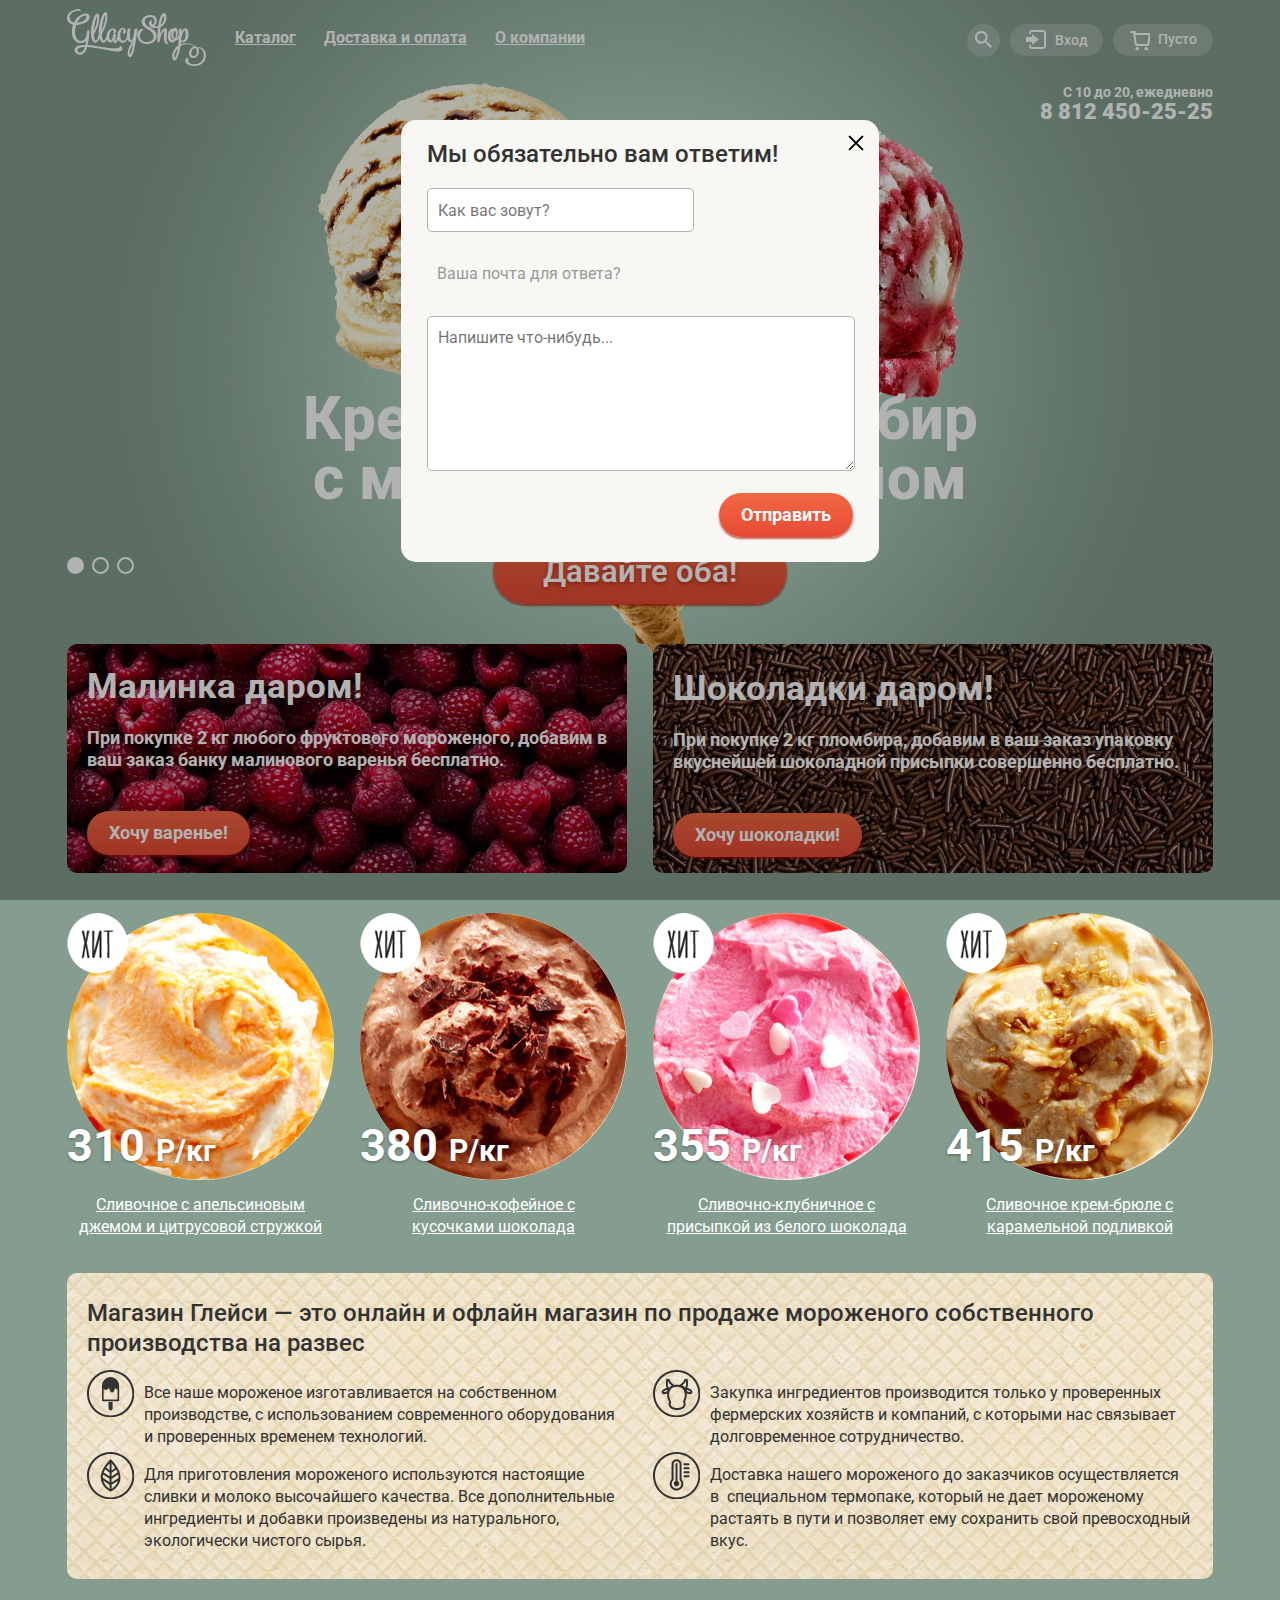
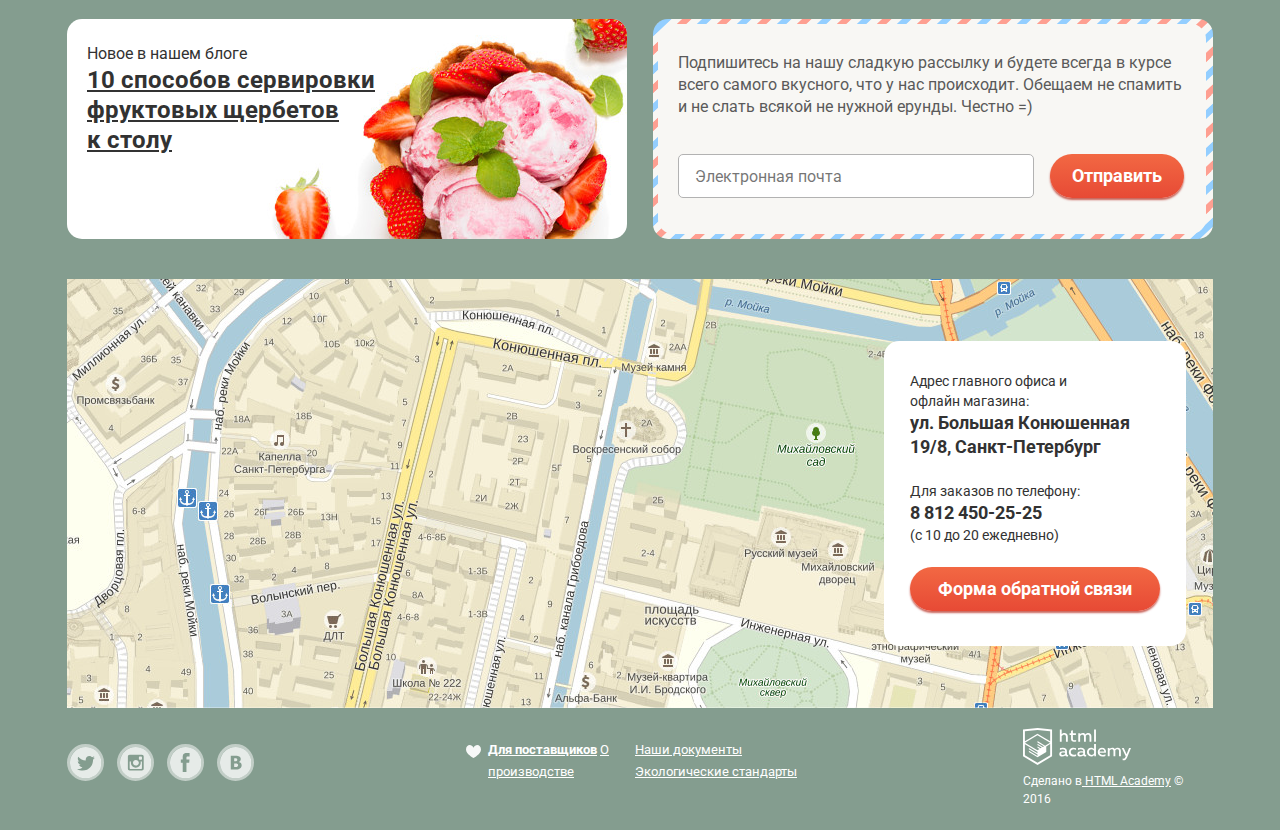
==== index.html @ 67f86c1c "Доверстала  проект" ====
<!DOCTYPE html>
<html lang="ru">
    <head>
        <meta charset="utf-8">
        <title>HTML Academy: Глейси</title>
        <link rel="stylesheet" href="css/style.css">
        <link href='https://fonts.googleapis.com/css?family=Roboto:400,700,900,500&subset=cyrillic,latin' rel='stylesheet' type='text/css'>
        <link rel="stylesheet" href="css/normalize.css">
    </head>
    <body>
        <input type="radio" id="btn-1" name="toggle" checked>
        <input type="radio" id="btn-2" name="toggle">
        <input type="radio" id="btn-3" name="toggle">
        <div class="site-wrapper">
            <div class="content-wrapper">
                <header class="main-header">
                    <div class="container clearfix">
                        <div class="logo">
                            <a href="index.html"><img src="img/logo.svg" width="149" height="62" alt="Gllacy"></a>
                        </div>
                        <nav class="main-navigation">
                            <ul class="catalog-list">
                                <li class="catalog">
                                    <a href="catalog.html">Каталог</a>
                                        <ul class="sub-menu">
                                        <li class="new"><a href="#">Новинки</a></li>
                                        <li class="product-1"><a href="#">Сливочное</a></li>
                                        <li class="product-2"><a href="#">Щербеты</a></li>
                                        <li class="product-3"><a href="#">Фруктовый лед</a></li>
                                        <li class="product-4"><a href="#">Мелорин</a></li>
                                    </ul>
                                </li>
                                <li class="delivery">
                                    <a href="#">Доставка и оплата</a>
                                </li>
                                <li class="company">
                                    <a href="#">О компании</a>
                                </li>
                            </ul>
                        </nav>
                        <div class="user-blok">
                            <div class="search" href="#">
                                <div class="search-inner">
                                    <form class="search-form">
                                        <fieldset class="user-form">
                                            <input class="search-user" type="text" name="search" placeholder="Что ищем?">
                                        </fieldset>
                                    </form>
                                </div>
                            </div>
                            <div class="login" href="#">Вход
                                <div class="login-inner">
                                    <form class="login-form" method="post">
                                        <fieldset class="user-form">
                                            <input class="email-user" type="email"  name="email" placeholder="Электронная почта">
                                        </fieldset>
                                        <fieldset class="user-form">
                                            <input class="password-user" type="password"  name="password" placeholder="Пароль">
                                        </fieldset>
                                        <div>
                                            <div class="one-half">
                                                <button class="btn-submit" type="submit">Войти</button>
                                            </div>
                                            <div class="one-half">
                                                <a href="#">Забыли пароль?</a>
                                                <a href="#">Новая регистрация</a>
                                            </div>
                                        </div>
                                    </form>
                                </div>
                            </div>
                            <a class="basket" href="#">Пусто</a>
                                <span class="quantity"><span>
                            </a>
                        </div>
                        <section class="header-contact">
                            <p class="time">С 10 до 20, ежедневно
                            <span class="phone-number">8 812 450-25-25</span>
                            </p>
                        </section>
                    </div>
                </header>
                <div class="slider">
                    <div class="slide" id="slide1">
                        <div class="slide-title">Крем-брюле и пломбир с малиновым джемом</div>
                        <a class="slide-btn" href="#">Давайте оба!</a>
                    </div>
                    <div class="slide" id="slide2">
                        <div class="slide-title">Шоколадный пломбир и лимонный сорбет</div>
                        <a class="slide-btn" href="#">Давайте оба!</a>
                    </div>
                    <div class="slide" id="slide3">
                        <div class="slide-title">Пломбир с помадкой и клубничный щербет</div>
                        <a class="slide-btn" href="#">Давайте оба!</a>
                    </div>
                    <div class="slider-controls">
                        <label for="btn-1"></label>
                        <label for="btn-2"></label>
                        <label for="btn-3"></label>
                    </div>
                </div>
                <main class="container clearfix">
                    <div class="banner-wrapper clearfix">
                        <div class="banner-left">
                            <h2 class="banner-title">Малинка даром!</h2>
                            <p class="banner-text">При покупке 2 кг любого фруктового мороженого, добавим в ваш заказ банку малинового варенья бесплатно.</p>
                            <a href="#" class="btn">Хочу варенье!</a>
                        </div>
                        <div class="banner-right">
                            <h2 class="banner-title">Шоколадки даром!</h2>
                            <p class="banner-text">
                                При покупке 2 кг пломбира, добавим в ваш заказ упаковку вкуснейшей шоколадной присыпки совершенно бесплатно.
                            </p>
                            <a href="#"class="btn">Хочу шоколадки!</a>
                        </div>
                    </div>
                    <article class="catalog-product">
                        <div class="product-item">
                            <div class="product-hover">
                                <div class="product-inner">
                                    <div class="hit">
                                        <img src="img/hit.png" width="61" height="61" alt="Хит">
                                    </div>
                                    <div class="preview">
                                        <img src="img/icecream_orange.jpg" width="267" height="267" alt="Сливочное">
                                    </div>
                                    <div class="price-title">
                                        <span class="price">310 </span><span class="ruble">P/кг</span>
                                        <p class="product-title">
                                            <a class="product-title">Сливочное с апельсиновым джемом и цитрусовой стружкой</a>
                                        </p>
                                    </div>
                                    <div class="btn-preview">
                                      <a href="#" class="btn">Быстрый просмотр</a>
                                    </div>
                                </div>
                            </div>
                            <div class="hit">
                                <img src="img/hit.png" width="61" height="61" alt="Хит">
                            </div>
                            <div class="preview">
                                <img src="img/icecream_orange.jpg" width="267" height="267" alt="Сливочное">
                            </div>
                            <div class="price-title">
                                <span class="price">310 </span><span class="ruble">P/кг</span>
                                <p class="product-title">
                                    <a class="product-title" href="#">Сливочное с апельсиновым джемом и цитрусовой стружкой</a>
                                </p>
                            </div>
                        </div>
                        <div class="product-item">
                            <div class="product-hover">
                                <div class="product-inner">
                                    <div class="hit">
                                        <img src="img/hit.png" width="61" height="61" alt="Хит">
                                    </div>
                                    <div class="preview">
                                        <img src="img/icecream_coffee.jpg" width="267" height="267" alt="Сливочно-кофейное">
                                    </div>
                                    <div class="price-title">
                                        <span class="price">380 </span><span class="ruble">P/кг</span>
                                        <p class="product-title">
                                            <a class="product-title">Сливочно-кофейное с кусочками шоколада</a>
                                        </p>
                                    </div>
                                    <div class="btn-preview">
                                      <a href="#" class="btn">Быстрый просмотр</a>
                                    </div>
                                </div>
                            </div>
                            <div class="hit">
                                <img src="img/hit.png" width="61" height="61" alt="Хит">
                            </div>
                            <div class="preview">
                                <img src="img/icecream_coffee.jpg" width="267" height="267" alt="Сливочно-кофейное">
                            </div>
                            <div class="price-title">
                                <span class="price">380 </span><span class="ruble">P/кг</span>
                                <p class="product-title">
                                    <a class="product-title" href="#">Сливочно-кофейное с кусочками шоколада</a>
                                </p>
                            </div>
                        </div>
                        <div class="product-item">
                            <div class="product-hover">
                                <div class="product-inner">
                                    <div class="hit">
                                        <img src="img/hit.png" width="61" height="61" alt="Хит">
                                    </div>
                                    <div class="preview">
                                        <img src="img/icecream_strawberry.jpg" width="267" height="267" alt="Сливочно-клубничное">
                                    </div>
                                    <div class="price-title">
                                        <span class="price">355 </span><span class="ruble">P/кг</span>
                                        <p class="product-title">
                                            <a class="product-title">Сливочно-клубничное с присыпкой из белого шоколада</a>
                                        </p>
                                    </div>
                                    <div class="btn-preview">
                                      <a href="#" class="btn">Быстрый просмотр</a>
                                    </div>
                                </div>
                            </div>
                            <div class="hit">
                                <img src="img/hit.png" width="61" height="61" alt="Хит">
                            </div>
                            <div class="preview">
                                <img src="img/icecream_strawberry.jpg" width="267" height="267" alt="Сливочно-клубничное">
                            </div>
                            <div class="price-title">
                                <span class="price">355 </span><span class="ruble">P/кг</span>
                                <p class="product-title">
                                    <a href="#">Сливочно-клубничное с присыпкой из белого шоколада</a>
                                </p>
                            </div>
                        </div>
                        <div class="product-item">
                            <div class="product-hover">
                                <div class="product-inner">
                                    <div class="hit">
                                        <img src="img/hit.png" width="61" height="61" alt="Хит">
                                    </div>
                                    <div class="preview">
                                        <img src="img/icecream_caramel.jpg" width="267" height="267" alt="Сливочное крем-брюле">
                                    </div>
                                    <div class="price-title">
                                        <span class="price">415 </span><span class="ruble">P/кг</span>
                                        <p class="product-title">
                                            <a class="product-title">Сливочное крем-брюле с карамельной подливкой</a>
                                        </p>
                                    </div>
                                    <div class="btn-preview">
                                      <a href="#" class="btn">Быстрый просмотр</a>
                                    </div>
                                </div>
                            </div>
                            <div class="hit">
                                <img src="img/hit.png" width="61" height="61" alt="Хит">
                            </div>
                            <div class="preview">
                                <img src="img/icecream_caramel.jpg" width="267" height="267" alt="Сливочное крем-брюле">
                            </div>
                            <div class="price-title">
                                <span class="price">415 </span><span class="ruble">P/кг</span>
                                <p class="product-title">
                                    <a class="product-title" href="#">Сливочное крем-брюле с карамельной подливкой</a>
                                </p>
                            </div>
                        </div>
                    </article>
                    <div class="advantages clearfix">
                        <h3>Магазин Глейси — это онлайн и офлайн магазин по продаже мороженого собственного производства на развес</h3>
                        <div class="block-left">
                            <p class="advantages-item icon-1">
                                Все наше мороженое изготавливается на собственном производстве, с использованием современного оборудования и проверенных временем технологий.
                            </p>
                            <p class="advantages-item icon-2">
                                Для приготовления мороженого используются настоящие сливки и молоко высочайшего качества. Все дополнительные ингредиенты и добавки произведены из натурального, экологически чистого сырья.
                            </p>
                        </div>
                        <div class="block-right">
                            <p class="advantages-item icon-3">
                                Закупка ингредиентов  производится только у проверенных фермерских хозяйств и компаний, с которыми нас связывает долговременное сотрудничество.
                            </p>
                            <p class="advantages-item icon-4">
                                Доставка нашего мороженого до заказчиков осуществляется в&nbsp; специальном термопаке, который не дает мороженому растаять в пути и позволяет ему сохранить свой превосходный вкус.
                            </p>
                        </div>
                    </div>
                    <div class="content clearfix">
                        <div class="content-left">
                            <span class="blog-subtitle">Новое в нашем блоге</span>
                            <a class="blog-title" href="#">
                              10&nbsp;способов сервировки фруктовых щербетов к&nbsp;столу
                            </a>
                        </div>
                        <div class="content-right">
                            <div class="right-content">
                                <p class="newsletter">Подпишитесь на нашу сладкую рассылку и будете всегда в курсе всего самого вкусного, что у нас происходит. Обещаем не спамить и не слать всякой не нужной ерунды. Честно =)
                                </p>
                                <form class="newsletter-form"action="https://echo.htmlacademy.ru">
                                    <input type="text" name="email" id="total-field" placeholder="Электронная почта">
                                    <button class="btn-submit" type="submit">Отправить</button>
                                </form>
                            </div>
                        </div>
                    </div>
                    <div class="map">
                        <div class="map-contact">
                            <p>Адрес главного офиса и<br> офлайн магазина:
                                <span class="contact">ул. Большая Конюшенная 19/8, Санкт-Петербург</span>
                            </p>
                            <p>Для заказов по телефону:
                                <span class="contact">8 812 450-25-25</span>
                                (с 10 до 20 ежедневно)
                            </p>
                            <a class="btn" href="#">Форма обратной связи</a>
                        </div>
                    </div>
                </main>
                <footer class="main-footer">
                    <div class="container clearfix">
                        <div class="footer-social">
                            <a class="social-btn social-btn-twitter" href="#"></a>
                            <a class="social-btn social-btn-instagram" href="#"></a>
                            <a class="social-btn social-btn-facebook" href="#"></a>
                            <a class="social-btn social-btn-vkontakte" href="#"></a>
                        </div>
                        <div class="footer-menu">
                            <p class="footer-menu-item">
                                <a href="#" class="item-providers">Для поставщиков</a>
                                <a href="#">О производстве</a>
                            </p>
                            <p class="footer-menu-item">
                                <a href="#">Наши документы</a>
                                <a href="#">Экологические стандарты</a>
                            </p>
                        </div>
                        <div class="copyright">
                            <p>Сделано в<a href="#"> HTML Academy</a> © 2016
                            </p>
                        </div>
                    </div>
                </footer>
            </div>
        </div>
        <div class="modal-content feedback">
            <span class="modal-content-close">Закрыть</span>
            <h3>Мы обязательно вам ответим!</h3>
            <form class="feedback-form" action="https://echo.htmlacademy.ru" method="post">
                <input class="user-name" type="text" name="name" placeholder="Как вас зовут?">
                <div class"user-comment">
                    <lable class="text">Ваша почта для ответа?</lable>
                    <textarea class="comment" type="text" name="comment" placeholder="Напишите что-нибудь..."></textarea>
                    </label>
                </div>
                <button class="btn-submit btn-modal" type="submit">Отправить</button>
        </div>
        <div class="modal-overlay"></div>
    </body>
</html>
---- css/style.css ----
* {
 -webkit-box-sizing: border-box;
 -moz-box-sizing: border-box;
 box-sizing: border-box;
}

body {
  min-width: 1200px;
  font-weight: normal;
  font-size: 16px;
  line-height: 22px;
  font-family: "Roboto", "Arial", sans-serif;
  background: #849d8f;
}

body > input[type="radio"] {
  display: none;
}

.site-wrapper {
  min-width: 1146px;
  background: #849d8f url("../img/slide-1.jpg") no-repeat top center;
  transition: background-image 0.5s ease, background-color 0.5s ease;
}

.site-wrapper:before,
.site-wrapper:after {
  content: "";

  visibility: hidden;
}

.site-wrapper:before,
.site-wrapper:after {
  background-image: url("../img/slide-1.jpg");
}

.site-wrapper:after {
  background-image: url("../img/slide-2.jpg");
}

.content-wrapper {
  width: 1146px;
  margin: 0 auto;
}

.inner-page {
  color: #ffffff;
  background: #849d8f;
}

img {
  max-width: 100%;
  height: auto;
}

.clearfix::after {
  content: "";
  display: table;
  clear: both;
}

.container {
  width: 1146px;
  margin: 0 auto;
}

.logo {
  float: left;
  width: 154px;
}

.main-header {
  margin-bottom: 5px;
  min-height: 95px;
  color: #ffffff;
}

.logo {
  padding: 9px 15px 0 0;
}

.main-navigation {
  position: relative;
  float: left;
  width: 600px;
  height: 78px;
}

.main-navigation ul {
  margin-top: 23px;
  padding: 0;
  list-style: none;
  font-size: 0;
}

.main-navigation li {
  display: inline-block;
  vertical-align: top;
}

.main-navigation a {
  display: block;
  padding: 6px 14px;
  font-size: 16px;
  line-height: 18px;
  font-weight: 700;
  color: #ffffff;
  text-decoration: underline;
}

.main-navigation a:hover {
  font-weight: 700;
  color: #323232;
  text-decoration: none;
  background-color: #f7f6f3;
  border-radius: 50px;
}

.active {
  background: #d07058;
  border-radius: 50px;
}

.active a{
  text-decoration: none;
}

.active a:hover{
  color: #ffffff;
  background: #d07058;
  border-radius: 50px;
}

.main-navigation .sub-menu {
  display: none;
  position: absolute;
  top: 60px;
  left: 0;
  margin: 0;
  padding: 0;
  width: 144px;
  height: 180px;
  list-style: none;
  background: #f8f7f4;
  z-index: 5;
  border-radius: 3px;
  box-shadow: 0 20px 20px rgba(0, 0, 0, 0.4);
}

.main-navigation > .catalog-list .catalog:hover .sub-menu {
  display: block;
}

.main-navigation .sub-menu li {
  display: block;
}

.main-navigation .sub-menu a:hover {
  font-weight: 400;
  background: #fbded8;
  border-radius: 0;
}

.main-navigation .sub-menu a:active {
  font-weight: 400;
  background: #f6b5a5;
  border-radius: 0;
}

.main-navigation .sub-menu a {
  display: block;
  margin: 0;
  padding: 10px 20px;
  font-size: 14px;
  line-height: 16px;
  font-weight: 400;
  color: #323232;
  text-decoration: none;
  font-size: 14px;
  line-height: 16px;
  font-weight: 400;
}

.main-navigation .sub-menu .new a {
  position: relative;
  font-weight: 700;
}

.new a::after {
  content: "";
  position: absolute;
  left: 8px;
  bottom: 0;
  width: 128px;
  height: 1px;
  background: #cacac7;
}

.user-blok {
  float: right;
  margin: 24px 0 18px 0;
  max-width: 400px;
  height: 32px;
  font-size: 0;
}

.search {
  position: relative;
  display: inline-block;
  vertical-align: top;
  margin-right: 10px;
  width: 33px;
  height: 33px;
  vertical-align: top;
  border-radius: 50px;
  background: rgba(255, 255, 255, 0.2);
}

.search a {
  display: inline-block;
  vertical-align: top;
}

.search:hover {
  background: #ffffff;
}

.search::before {
  content: "";
  position: absolute;
  top: 7px;
  left: 8px;
  width: 17px;
  height: 17px;
  background: url("../img/search.svg") no-repeat;
}

.search:hover::before {
  background: url("../img/search_hover.svg") no-repeat;
}

.search-inner {
  display: none;
  position: absolute;
  top: 20px;
  right: 0;
  width: 341px;
  height: 120px;
  background: rgba(255, 255, 255, 0);
}

.search-form {
  position: absolute;
  top: 18px;
  right: 0;
  width: 341px;
  height: 84px;
  font-size: 14px;
  background: #ffffff;
  border-radius: 5px;
  border: 0;
  background: #f8f7f4;
  box-shadow: 0 20px 20px rgba(0, 0, 0, 0.4);
}

.user-blok > .search:hover .search-inner {
  display: block;
}

.search-user {
  margin: 21px 16px;
  padding: 0 15px;
  width: 311px;
  height: 44px;
  border: 1px solid #d3d3d2;
  border-radius: 5px;
}

.login {
  position: relative;
  display: inline-block;
  vertical-align: top;
  width: 93px;
  height: 32px;
  padding: 8px 0 0 45px;
  margin-right: 10px;
  border-radius: 50px;
  font-size: 14px;
  line-height: 16px;
  font-weight: 500;
  color: #ffffff;
  text-decoration: none;
  background: rgba(255, 255, 255, 0.2);
}

.login:hover{
  color: #323232;
  background: #ffffff;
}

.login::before {
  content: "";
  position: absolute;
  top: 6px;
  left: 16px;
  width: 20px;
  height: 19px;
  background: url("../img/login.svg");
}

.login:hover::before {
  background: url("../img/login_hover.svg");
}

.login-inner {
  display: none;
  position: absolute;
  top: 20px;
  right: 0;
  width: 280px;
  height: 252px;
  background: rgba(255, 255, 255, 0);
}

.login-form {
  position: absolute;
  top: 18px;
  right: 0;
  padding: 20px;
  width: 280px;
  height: 214px;
  font-size: 14px;
  border-radius: 5px;
  border: 0;
  background: #f8f7f4;
  box-shadow: 0 20px 20px rgba(0, 0, 0, 0.4);
  z-index: 2;
}

.user-blok > .login:hover .login-inner {
  display: block;
}

.login-form a {
  display: block;
  color: #323232;
}

.email-user, .password-user {
  width: 240px;
  height: 44px;
  margin-bottom: 20px;
  padding: 0 15px;
  background: #ffffff;
  border-radius: 5px;
  border: 1px solid #d3d3d2;
}

.user-form {
  margin: 0;
  padding: 0;
  border: none;
}

.one-half {
  display: inline-block;
  vertical-align: top;
  font-size: 13px;
  line-height: 24px;
}

.one-half:first-child {
  padding-right: 20px;
}

.basket {
  position: relative;
  display: inline-block;
  vertical-align: top;
  padding: 7px 0 0 45px;
  min-width: 100px;
  height: 32px;
  border-radius: 50px;
  font-size: 14px;
  line-height: 16px;
  font-weight: 500;
  color: #ffffff;
  text-decoration: none;
  background: rgba(255, 255, 255, 0.2);
}

.basket::before {
  content: "";
  position: absolute;
  top: 7px;
  left: 17px;
  width: 20px;
  height: 19px;
  background: url("../img/basket.svg") no-repeat;
}

.basket-full {
  position: relative;
  display: inline-block;
  padding: 8px 16px 0 45px;
  max-width: 200px;
  height: 32px;
  border-radius: 50px;
  font-size: 14px;
  line-height: 16px;
  font-weight: 500;
  vertical-align: top;
  color: #000000;
  text-decoration: none;
  background: #ffffff;
}

.basket-full::before {
  content: "";
  position: absolute;
  top: 6px;
  left: 17px;
  width: 20px;
  height: 19px;
  background: url("../img/basket-full.svg") no-repeat;
}

.basket-inner {
  display: none;
  position: absolute;
  top: 20px;
  right: 0;
  padding: 20px 16px;
  width: 540px;
  height: 260px;
  background: rgba(255, 255, 255, 0);
}

.user-blok > .basket-full:hover .basket-inner {
  display: block;
}

.user-basket {
  position: absolute;
  top: 18px;
  right: 0;
  padding: 20px 16px;
  width: 540px;
  height: 242px;
  border-radius: 5px;
  border: 0;
  background: #f8f7f4;
  box-shadow: 0 20px 20px rgba(0, 0, 0, 0.4);
  z-index: 2;
}

.product-basket {
  margin-bottom: 20px;
  min-height: 34px;
  font-size: 0;
}

.product-basket p {
  margin: 0;
  font-size: 13px;
  line-height: 16px;
  color: #323232;
}

.delete-product {
  display: inline-block;
  vertical-align: middle;
  margin-right: 13px;
  width: 11px;
  height: 11px;
  background: url("../img/delete.svg") no-repeat;
  cursor: pointer;
}

.mini-preview {
  display: inline-block;
  vertical-align: middle;
  margin-right: 13px;
  width: 34px;
  height: 34px;
}

.title {
  display: inline-block;
  vertical-align: middle;
  margin-right: 26px;
  max-width: 220px;
}

.product-weight {
  display: inline-block;
  vertical-align: middle;
  margin-right: 20px;
  width: 100px;
}

.price-basket {
  display: inline-block;
  vertical-align: middle;
}

.total-price {
  border-top: 1px solid #cacac7;
  text-align: right;
  font-size: 15px;
  line-height: 18px;
  font-weight: 700;
}

.checkout {
  float: right;
}

.header-contact {
  float: right;
  width: 267px;
  text-align: right;
}

.time {
  margin: 10px 0;
  font-size: 14px;
  line-height: 16px;
  font-weight: 700;
  color: #ffffff;
}

.phone-number {
  display: block;
  font-size: 22px;
  line-height: 24px;
  font-weight: 900;
}

.slider {
  position: relative;
  padding-top: 250px;
  margin-bottom: 40px;
  text-align: center;
  color: #ffffff;
}

.slide {
  display: none;
}

.slide-title {
  width: 700px;
  margin: 0 auto;
  margin-bottom: 30px;
  font-weight: 800;
  font-size: 60px;
  line-height: 60px;
}

.slide-btn {
  display: inline-block;
  padding: 12px 50px;

  font-weight: 600;
  font-size: 31px;
  line-height: 41px;
  vertical-align: top;
  color: #ffffff;
  text-decoration: none;
  text-shadow: 0 2px 5px rgba(160, 32, 11, 0.76);

  background: #f26843;
  background:    -moz-linear-gradient(top, #f26843 0%, #e74a35 100%);
  background: -webkit-linear-gradient(top, #f26843 0%, #e74a35 100%);
  background:         linear-gradient(to bottom, #f26843 0%, #e74a35 100%);
  border-radius: 100px;
  box-shadow: 0 2px 2px rgba(172, 16, 0, 0.64);
}

.slide-btn:hover {
  background:    -moz-linear-gradient(top, #f58669 0%, #ec6f5e 100%);
  background: -webkit-linear-gradient(top, #f58669 0%, #ec6f5e 100%);
  background:         linear-gradient(to bottom, #f58669 0%, #ec6f5e 100%);
  box-shadow: 0 2px 2px rgba(172, 16, 0, 1);
}

.slide-btn:active {
  background:    -moz-linear-gradient(top, #d84732 0%, #e1613e 100%);
  background: -webkit-linear-gradient(top, #d84732 0%, #e1613e 100%);
  background:         linear-gradient(to bottom, #d84732 0%, #e1613e 100%);
  box-shadow: inset 0 2px 2px rgba(172, 16, 0, 1);
}

.slider-controls {
  position: absolute;
  bottom: 25px;
  left: 0;
  z-index: 3;
  font-size: 0;
}

.slider-controls label {
  display: inline-block;
  width: 17px;
  height: 17px;
  margin-right: 8px;
  vertical-align: top;
  background-color: transparent;
  border: 2px solid #ffffff;
  border-radius: 50%;
  cursor: pointer;
}

.slider-controls label:hover {
  background-color: rgba(255, 255, 255, 0.4);
}

#btn-1:checked ~ .site-wrapper #slide1,
#btn-2:checked ~ .site-wrapper #slide2,
#btn-3:checked ~ .site-wrapper #slide3 {
  display: block;
}

#btn-1:checked ~ .site-wrapper {
  background-color: #849d8f;
  background-image: url("../img/slide-3.jpg");
}

#btn-2:checked ~ .site-wrapper {
  background-color: #8996a6;
  background-image: url("../img/slide-2.jpg");
}

#btn-3:checked ~ .site-wrapper {
  background-color: #9d8b84;
  background-image: url("../img/slide-1.jpg");
}

#btn-1:checked ~ .site-wrapper label[for="btn-1"],
#btn-2:checked ~ .site-wrapper label[for="btn-2"],
#btn-3:checked ~ .site-wrapper label[for="btn-3"] {
  background-color: #ffffff;
}

.breadcrumbs {
  float: left;
  margin-top: 28px;
  font-size: 0;
  color: #ffffff;
}

.breadcrumbs ul {
  list-style: none;
  padding: 0;
  margin: 0;
}

.breadcrumbs li {
  display: inline-block;
  vertical-align: top;
  font-size: 14px;
  line-height: 16px;
  font-weight: 400;
  color: #ffffff;
}

.breadcrumbs a {
  color: #ffffff;
}

.breadcrumbs-next {
  margin: 0 4px;
}

.inner-titel {
  margin: 0 0 20px 0;
  padding: 0;
  font-size: 35px;
  line-height: 41px;
  font-weight: 700;
}

.filter-form {
  margin-bottom: 40px;
  width: 880px;
  height: 134px;
  font-size: 14px;
  line-height: 16px;
  font-weight: 500;
}

.filter-sorting {
  float: left;
  margin: 0 16px 16px 0;
  width: 194px;
  height: 60px;
  cursor: pointer;
}

.filter-title {
  margin-bottom: 6px;
  padding-left: 16px;
}

.sorting-selected {
  position: relative;
  padding: 8px 16px 10px;
  font-size: 16px;
  line-height: 18px;
  font-weight: 500;
  border-radius: 50px;
  background: rgba(255, 255, 255, 0.2);
}

.sorting-selected:hover {
  color: #323232;
  background-color: #ffffff;
}

.sorting-selected::after {
  content: "";
  position: absolute;
  top: 17px;
  right: 15px;
  width: 8px;
  height: 5px;
  background: url("../img/marker.svg") no-repeat;
}

.sorting-selected:hover:after {
  content: "";
  position: absolute;
  top: 17px;
  right: 15px;
  width: 8px;
  height: 5px;
  background: url("../img/marker_hover.svg") no-repeat;
}

.sorting-selected .sub-menu {
  display: none;
  position: absolute;
  top: 36px;
  left: 0;
  margin: 0;
  padding: 0;
  width: 192px;
  height: 88px;
  list-style: none;
  background: #ffffff;
  z-index: 5;
  border-top: 1px solid transparent;
}

.filter-sorting > .sorting-selected:hover .sub-menu {
  display: block;
}

.sorting-selected .sub-menu a {
  display: block;
  padding: 3px 20px;
  font-size: 14px;
  line-height: 16px;
  font-weight: 400;
  color: #323232;
  text-decoration: none;
}

.sorting-selected .sub-menu a:hover {
  color: #ffffff;
  background-color: #1e90ff;
}

.sorting-selected .sub-menu li {

}

.filter-price {
  float: left;
  margin: 0 16px 16px 0;
  width: 220px;
  height: 60px;
}

.price-controls {
  position: relative;
  width: 220px;
  height: 36px;
  border-radius: 50px;
  background: rgba(255, 255, 255, 0.2);
}

.scale {
  position: absolute;
  top: 16px;
  left: 16px;
  width: 188px;
  height: 4px;
  background: rgba(255, 255, 255, 0.5);
}

.bar {
  position: absolute;
  top: 0;
  left: 40px;
  width: 80px;
  height: 4px;
  background: #ffffff;
}

.price-toggle {
  position: absolute;
  top: 8px;
  width: 20px;
  height: 20px;
  border-radius: 50%;
  background: #ffffff;
  box-shadow: 0 2px 2px 0 rgba(0, 0, 0, 0.1);
  cursor: pointer;
}

.price-toggle-min {
  position: absolute;
  left: 40px;
}

.price-toggle-min:hover {
  position: absolute;
  top: 7px;
  left: 39px;
  width: 22px;
  height: 22px;
}

.price-toggle-max {
  position: absolute;
  left: 120px;
}

.price-toggle-max:hover {
  position: absolute;
  top: 7px;
  left: 119px;
  width: 22px;
  height: 22px;
}

.filter-fat {
  float: left;
  margin: 0 16px 16px 0;
  width: 414px;
  height: 60px;
}

.fat-controls {
  padding: 8px 16px 8px 46px;
  height: 36px;
  border-radius: 50px;
  background: rgba(255, 255, 255, 0.2);
}

.control-radio {
  position: relative;
  margin-right: 45px;
  font-size: 16px;
  line-height: 18px;
  font-weight: 500;
  cursor: pointer;
}

.control-radio input[type="radio"] {
  display: none;
}

.control-radio input[type="radio"] + .control-indicator {
  position: absolute;
  top: 0;
  left: -30px;
  width: 20px;
  height: 20px;
  border: 1px solid #ffffff;
  border-radius: 50%;
}

.control-radio input[type="radio"] + .control-indicator:hover {
  position: absolute;
  top: 0;
  left: -30px;
  border: 2px solid #ffffff;
}

.control-radio input[type="radio"]:checked + .control-indicator::before {
  content: "";
  position: absolute;
  top: 4px;
  left: 4px;
  width: 10px;
  height: 10px;
  background-color: #ffffff;
  border-radius: 50%;
}

.filter-fillers {
  float: left;
  margin: 0 16px 16px 0;
  width: 700px;
  height: 60px;
}

.control-checkbox {
  position: relative;
  margin-right: 48px;
  font-size: 16px;
  line-height: 18px;
  font-weight: 500;
  cursor: pointer;
}

.control-checkbox input[type="checkbox"] {
  display: none;
}

.control-checkbox input[type="checkbox"] + .control-indicator {
  position: absolute;
  top: 0;
  left: -30px;
  width: 20px;
  height: 20px;
  border: 1px solid #ffffff;
  border-radius: 3px;
}

.control-checkbox input[type="checkbox"] + .control-indicator:hover {
  border: 2px solid #ffffff;
}

.control-checkbox input[type="checkbox"]:checked + .control-indicator::before {
  content: "";
  position: absolute;
  top: 4px;
  left: 3px;
  width: 13px;
  height: 10px;
  background: url("../img/indicator-checkbox.svg") no-repeat;
  border-radius: 50%;
}

.fillers-controls {
  padding: 8px 16px 8px 48px;
  width: 700px;
  height: 36px;
  font-size: 16px;
  line-height: 18px;
  font-weight: 500;
  border-radius: 50px;
  background: rgba(255, 255, 255, 0.2);
}

.btn-form {
  float: left;
  margin: 22px 0 16px 0;
  width: 143px;
  height: 36px;
  font-size: 16px;
  line-height: 18px;
  font-weight: 500;
  color: #ffffff;
  border: 2px solid #ffffff;
  border-radius: 50px;
  background: rgba(255, 255, 255, 0.2);
  outline: none;
  cursor: pointer;;
}

.btn-form:hover {
  color: #323232;
  border: 2px solid #ffffff;
  border-radius: 50px;
  background-color: #ffffff;
}

.btn-form:active {
  color: #323232;
  border: 2px solid #ededed;
  border-radius: 50px;
  box-shadow: 2px 2px 1 0 #69699 inset;
  background-color: #ededed;
}

.banner-wrapper {
  margin-bottom: 40px;
  width: 1146px;
  max-height: 268px;
}

.banner-wrapper a {
  text-decoration: none;
  color: #ffffff;
}

.banner-left {
  float: left;
  padding: 22px 20px;
  width: 560px;
  height: 229px;
  color: #ffffff;
  border-radius: 10px;
  background: url("../img/razz.jpg") no-repeat;
}

.banner-title {
  margin: 0;
  padding-bottom: 20px;
  font-size: 35px;
  line-height: 41px;
  font-weight: 700;
}

.banner-text {
  margin: 0;
  padding-bottom: 40px;
  font-size: 18px;
  line-height: 22px;
  font-weight: 700;
}

.btn {
  display: inline-block;
  vertical-align: top;
  padding: 10px 22px;
  font-size: 18px;
  line-height: 24px;
  font-weight: 700;
  color: #ffffff;
  border-radius: 50px;
  background: #f26843;
  background:    -moz-linear-gradient(top, #f26843 0%, #e74a35 100%);
  background: -webkit-linear-gradient(top, #f26843 0%, #e74a35 100%);
  background:         linear-gradient(to bottom, #f26843 0%, #e74a35 100%);
  border-radius: 100px;
  box-shadow: 0 2px 2px rgba(172, 16, 0, 0.64);
  cursor: pointer;
}

.btn:hover {
  background:    -moz-linear-gradient(top, #f58669 0%, #ec6f5e 100%);
  background: -webkit-linear-gradient(top, #f58669 0%, #ec6f5e 100%);
  background:         linear-gradient(to bottom, #f58669 0%, #ec6f5e 100%);
  box-shadow: 0 2px 2px rgba(172, 16, 0, 1);
}

.btn:active {
  background:    -moz-linear-gradient(top, #d84732 0%, #e1613e 100%);
  background: -webkit-linear-gradient(top, #d84732 0%, #e1613e 100%);
  background:         linear-gradient(to bottom, #d84732 0%, #e1613e 100%);
  box-shadow: inset 0 2px 2px rgba(172, 16, 0, 1);
}

.banner-right {
  float: right;
  padding: 24px 20px;
  width: 560px;
  height: 229px;
  color: #ffffff;
  border-radius: 10px;
  background: url("../img/chocolate.jpg") no-repeat;
}

.catalog-product {
  width: 1146px;
  font-size: 0;
}

.product-item {
  position: relative;
  display: inline-block;
  vertical-align: top;
  margin-right: 26px;
  margin-bottom: 30px;
  width: 267px;
  height: 330px;
  cursor: pointer;
}

.product-item:nth-child(4n) {
  margin-right: 0;
}

.product-item:hover .product-hover {
  display: block;
}

.product-hover {
  display: none;
  position: absolute;
  top: -5px;
  left: -5px;
  width: 278px;
  height: 405px;
  background: rgba(255,255, 255, 0.3);
  border-radius: 5px;
  z-index: 2;
}

.product-inner {
  position: relative;
  margin: 5px;
  height: 395px;
}

.btn-preview {
  position: absolute;
  bottom: 16px;
  margin: 0 28px;
}

.btn-preview a{
  color: #ffffff;
  text-decoration: none;
}

.hit {
  position: relative;
  z-index: 2;
}

.preview {
  width: 267px;
  height: 267px;
}

.preview img {
  position: absolute;
  top: 0px;
  border-radius: 154px;
  z-index: 1;
}

.price-title {
  position: absolute;
  top: 210px;
  font-size: 30px;
  font-weight: 700;
  color: #ffffff;
  z-index: 2;
}

.price {
  font-size: 45px;
  line-height: 45px;
  font-weight: 700;
  color: #ffffff;
  text-shadow: 0 1px 3px rgba(49, 50, 53, 0.5);
}

.ruble {
  text-shadow: 0 1px 3px rgba(49, 50, 53, 0.5);
}

.price-title a {
  display: block;
  font-size: 16px;
  line-height: 22px;
  font-weight: 400;
  color: #ffffff;
  text-decoration: underline;
  text-align: center;
  cursor: pointer;
}

.product-title {
  margin-top: 26px;
  padding: 0 5px;
}

.advantages {
  width: 1146px;
  height: 306px;
  margin-bottom: 40px;
  padding: 25px 20px;
  color: #323232;
  border-radius: 10px;
  background: url("../img/pattern.jpg");
}

.advantages h3 {
  margin: 0;
  padding-bottom: 8px;
  font-size: 24px;
  line-height: 30px;
  font-weight: 500;
}

.block-left {
  float: left;
  width: 540px;
  margin-right: 26px;
  vertical-align: top;
}

.advantages-item {
  padding-left: 57px;
}

.icon-1 {
  position: relative;
}

.icon-1::before {
  position: absolute;
  top: -12px;
  left: 0px;
  content: "";
  width: 47px;
  height: 47px;
  background: url("../img/icecream.svg") no-repeat;
}

.icon-2 {
  position: relative;
}

.icon-2::before {
  position: absolute;
  top: -12px;
  left: 0px;
  content: "";
  width: 47px;
  height: 47px;
  background: url("../img/list.svg") no-repeat;
}

.block-right {
  float: left;
  width: 540px;
}

.icon-3 {
  position: relative;
}

.icon-3::before {
  position: absolute;
  top: -12px;
  left: 0px;
  content: "";
  width: 47px;
  height: 47px;
  background: url("../img/cow.svg") no-repeat;
}

.icon-4 {
  position: relative;
}

.icon-4::before {
  position: absolute;
  top: -12px;
  left: 0px;
  content: "";
  width: 47px;
  height: 47px;
  background: url("../img/thermometer.svg") no-repeat;
}

.content {
  width: 1146px;
  margin-bottom: 40px;
}

.content-left {
  float: left;
  padding: 24px 20px;
  width: 560px;
  height: 220px;
  border-radius: 15px;
  background: url("../img/strawberry.jpg")
}

.blog-subtitle {
  display: block;
  font-size: 16pc
  line-height: 22px;
  color: #323232;
}

.blog-title {
  display: block;
  width: 290px;
  font-size: 24px;
  line-height: 30px;
  font-weight: 700;
  color: #323232;
  text-decoration: underline;
}

.blog-title:hover {
  color: #e84d37;
}

.blog-title:active {
  color: #e84d37;
}

.content-right {
  position: relative;
  float: right;
  width: 560px;
  height: 220px;
  border-radius: 15px;
  background: #f8f7f4 url("../img/email_pattern.png");
}

.right-content {
  top: 5px;
  left: 5px;
  position: absolute;
  padding: 28px 20px;
  width: 548px;
  height: 210px;
  border-radius: 15px;
  background: #f8f7f4;
}

.newsletter {
  margin: 0;
  padding-bottom: 36px;
  width: 506px;
  color: #5a5a5a;
}

.newsletter-form {
}

.btn-submit {
  display: inline-block;
  padding: 10px 22px;
  font-size: 18px;
  line-height: 24px;
  font-weight: 700;
  vertical-align: top;
  border-radius: 50px;
  color: #ffffff;
  border: none;
  background: #f26843;
  background:    -moz-linear-gradient(top, #f26843 0%, #e74a35 100%);
  background: -webkit-linear-gradient(top, #f26843 0%, #e74a35 100%);
  background:         linear-gradient(to bottom, #f26843 0%, #e74a35 100%);
  border-radius: 100px;
  box-shadow: 0 2px 2px rgba(172, 16, 0, 0.64);
}

.btn-submit:hover {
  background:    -moz-linear-gradient(top, #f58669 0%, #ec6f5e 100%);
  background: -webkit-linear-gradient(top, #f58669 0%, #ec6f5e 100%);
  background:         linear-gradient(to bottom, #f58669 0%, #ec6f5e 100%);
  box-shadow: 0 2px 2px rgba(172, 16, 0, 1);
  outline: none;
  cursor: pointer;
}

.btn-submit:active {
  background:    -moz-linear-gradient(top, #d84732 0%, #e1613e 100%);
  background: -webkit-linear-gradient(top, #d84732 0%, #e1613e 100%);
  background:         linear-gradient(to bottom, #d84732 0%, #e1613e 100%);
  box-shadow: inset 0 2px 2px rgba(172, 16, 0, 1);
  outline: none;
}

#total-field {
  display: inline-block;
  margin-right: 12px;
  padding: 0 16px;
  width: 356px;
  height: 44px;
  border-radius: 5px;
  border: 1px solid #b2b2b2;
}

.map {
  position: relative;
  width: 100%;
  height: 429px;
  background: url("../img/map.jpg")
}

.map-contact {
  position: absolute;
  bottom: 62px;
  right: 27px;
  padding: 30px 26px;
  width: 302px;
  height: 305px;
  box-sizing: border-box;
  border-radius: 5%;
  background-color: #ffffff;
}

.map-contact p {
  padding-bottom: 22px;
  font-size: 14px;
  line-height: 20px;
  color: #323232;
}

.contact {
  display: block;
  font-size: 18px;
  line-height: 24px;
  font-weight: 700;
}

.btn-feedback {
  display: block;
  padding: 0;
  width: 250px;
  height: 47px;
  border-radius: 50px;
  background: #e95038;
}

.map-contact p {
  margin: 0;
}

.map-contact a {
  min-width: 250px;
  text-decoration: none;
  color: #ffffff;
  text-align: center;
}

.pagination {
  position: relative;
  float: right;
  vertical-align: top;
  margin-bottom: 30px;
  font-size: 0;
}

.pagination::after {
  position: absolute;
  top: 55px;
  right: 0;
  content: "";
  width: 1146px;
  height: 1px;
  background-color: rgba(255, 255, 255, 0.3);
}

.pagination-btn-back {
  display: inline-block;
  vertical-align: middle;
  margin: 0;
  margin-right: 4px;
  width: 25px;
  height: 25px;
  color: #ffffff;
  opacity: 0.2;
  background: url("../img/back.svg") no-repeat left;
}

.pagination ul {
  display: inline-block;
  vertical-align: middle;
  padding: 0;
  margin: 0;
  list-style: none;
}

.pagination li {
  display: inline-block;
  vertical-align: middle;
  margin: 0 3px;
  min-width: 25px;
  height: 25px;
  text-align: center;
}

.namber-inactive:hover {
  display: inline-block;
  vertical-align: top;
  width: 25px;
  height: 25px;
  color: #ffffff;
  border-radius: 50%;
  background: rgba(255, 255, 255, 0.2);
}

.namber-inactive:active {
  display: inline-block;
  vertical-align: top;
  width: 25px;
  height: 25px;
  color: #000000;
  border-radius: 50%;
  background: #ffffff;
}

.pagination a {
  font-size: 16px;
  line-height: 25px;
  text-align: center;
  font-weight: 500;
  color: #ffffff;
  text-decoration: none;
}

.pagination .namber-selected {
  display: inline-block;
  width: 25px;
  height: 25px;
  vertical-align: top;
  color: #000000;
  border-radius: 50%;
  background: #ffffff;
}

.pagination-btn-next {
  display: inline-block;
  vertical-align: middle;
  margin: 0;
  margin-right: 4px;
  width: 25px;
  height: 25px;
  color: #ffffff;
  background: url("../img/back.svg") no-repeat left;
  transform: scale(-1, 1);
}


.main-footer {
  padding: 20px 0 22px 0;
}

.footer-social {
  padding: 16px 16px 16px 0;
  font-size: 0;
  float: left;
  width: 373px;
}

.footer-social a {
  margin-right: 13px;
}

.social-btn {
  display: inline-block;
  padding-right: 11px;
  width: 37px;
  height: 37px;
  vertical-align: top;
  border: 3px solid rgba(255, 255, 255, 0.5);
  border-radius: 50%;
}

.social-btn:hover {
  border: 3px solid rgba(255, 255, 255, 0.7);
}

.social-btn:hover::before {
  opacity: 1;
}

.social-btn:active::before {
  opacity: 1;
  border-radius: 50%;
  box-shadow: inset 0 2px 1px rgba(136, 136, 136, 1);
}

.social-btn-twitter::before {
  content: "";
  position: absolute;
  width: 31px;
  height: 31px;
  background: url("../img/tw.svg") no-repeat;
  opacity: 0.8;
}

.social-btn-instagram::before {
  content: "";
  position: absolute;
  width: 31px;
  height: 31px;
  background: url("../img/in.svg") no-repeat;
  opacity: 0.8;
}

.social-btn-facebook::before {
  content: "";
  position: absolute;
  width: 31px;
  height: 31px;
  background: url("../img/fb.svg") no-repeat;
  opacity: 0.8;
}

.social-btn-vkontakte::before {
  content: "";
  position: absolute;
  width: 31px;
  height: 31px;
  background: url("../img/vk.svg") no-repeat;
  opacity: 0.8;
}

.footer-menu {
  float: left;
  padding: 11px 26px;
  width: 400px;
  font-size: 13px;
  line-height: 22px;
  font-weight: 400;
}

.footer-menu-item {
  display: inline-block;
  margin: 0;
  padding-left: 22px;
  width: 144px;
  vertical-align: top;

}

.footer-menu-item:last-child {
  display: inline-block;
  width: 192px;
  vertical-align: top;
}

.footer-menu a {
  color: #ffffff;
  text-decoration: underline;
}

.footer-menu a:hover {
  color: #ffbc9e;
}

.footer-menu a:active {
  color: #ffbc9e;
}

.item-providers {
  position: relative;
  font-size: 13px;
  font-weight: 700;
}

.item-providers::before {
  position: absolute;
  left: -22px;
  top: 3px;
  content: "";
  width: 15px;
  height: 13px;
  background: url("../img/heart.svg") no-repeat;
}

.copyright {
  float: right;
  width: 190px;
  font-size: 12px;
  line-height: 18px;
  color: #ffffff;
}

.copyright a {
  color: #ffffff;
  text-decoration: underline;
}

.copyright a:hover {
  color: #ffbc9e;
}

.copyright a:active {
  color: #ffbc9e;
}

.copyright::before {
  content: "";
  position: absolute;
  width: 108px;
  height: 37px;
  background: url("../img/html_logo.svg") no-repeat;
}

.copyright p {
  margin: 0;
  padding-top: 44px;
}

.feedback {
  position: fixed;
  top: 120px;
  left: 50%;
  z-index: 5;
  margin-left: -239px;
  width: 478px;
  height: 442px;
  padding: 20px 26px;
  color: #000000;
  border-radius: 15px;
  background: #f8f7f4;
}

.modal-content-close {
  position: absolute;
  top: 15px;
  right: 15px;
  width: 16px;
  height: 16px;
  font-size: 0;
  background-color: transparent;
  border: 0;
  outline: 0;
  cursor: pointer;
}

.modal-content-close::before,
.modal-content-close::after {
  content: "";
  position: absolute;
  top: 7px;
  left: -2px;
  width: 20px;
  height: 2px;
  background-color: #000000;
  border-radius: 1px;
}

.modal-content-close::before {
  transform: rotate(45deg);
}

.modal-content-close::after {
  transform: rotate(-45deg);
}

.feedback h3 {
  margin: 0;
  margin-bottom: 20px;
  font-size: 24px;
  line-height: 28px;
  font-weight: 500;
  color: #323232;
}

.feedback .text {
  display: block;
  margin: 0;
  margin-bottom: 30px;
  padding-left: 10px;
  font-size: 16px;
  line-height: 24px;
  color: #999999;
}

.feedback .user-name {
  margin-bottom: 30px;
  padding: 0 10px;
  width: 267px;
  height: 44px;
  border-radius: 5px;
  border: 1px solid #b2b2b2;
}

.feedback .comment {
  margin-bottom: 16px;
  padding: 10px;
  width: 428px;
  height: 155px;
  border-radius: 5px;
  border: 1px solid #b2b2b2;
}

.feedback .submit {
  position: absolute;
  bottom: 25px;
  right: 26px;
}

.btn-modal {
  float: right;
}

.modal-overlay {
  position: fixed;
  top: 0;
  left: 0;
  z-index: 3;
  width: 100%;
  height: 100%;
  background: rgba(0, 0, 0, 0.3);
}

.modal-bascket {
  display: none;
  position: absolute;
  top: 59px;
  left: 50%;
  z-index: 5;
  margin-left: 32px;
  width: 478px;
  height: 442px;
  padding: 20px 26px;
  color: #000000;
  width: 540px;
  height: 242px;
  border-radius: 5px;
  background-color: #ffffff;
}
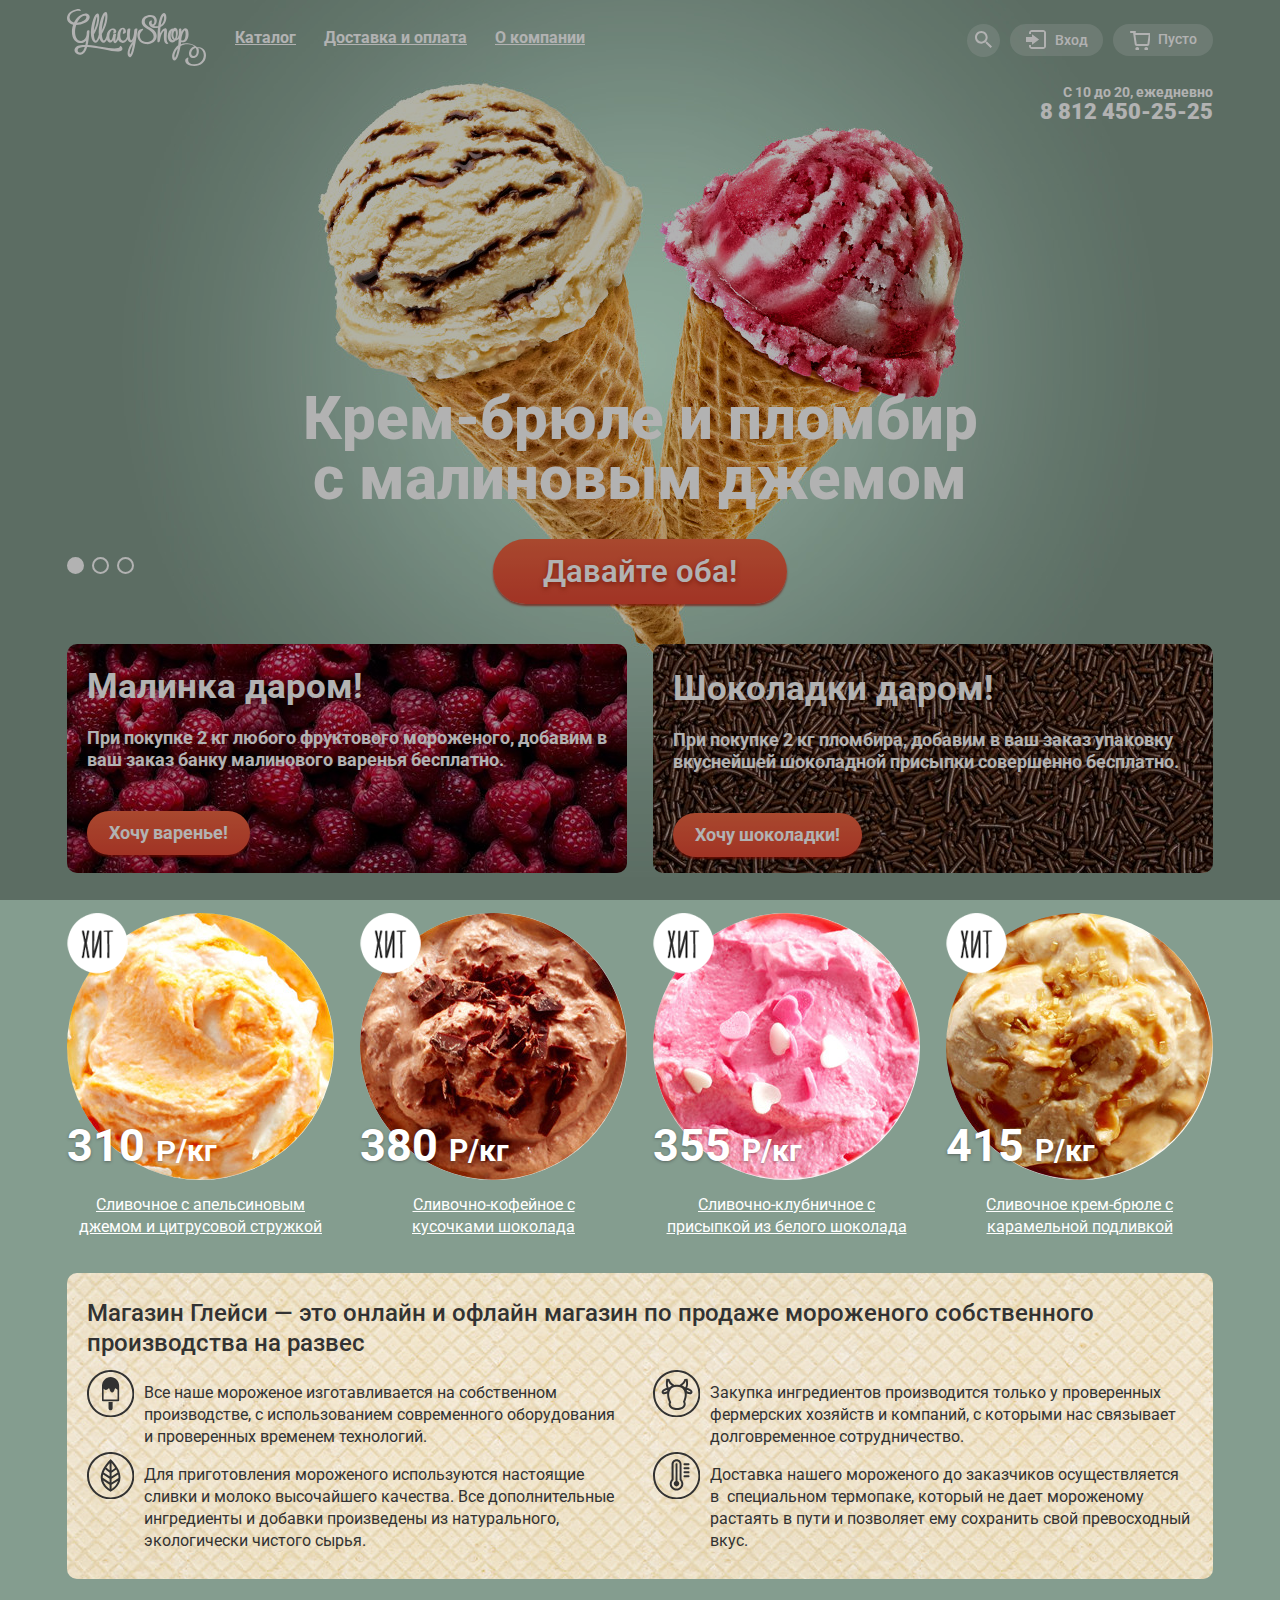
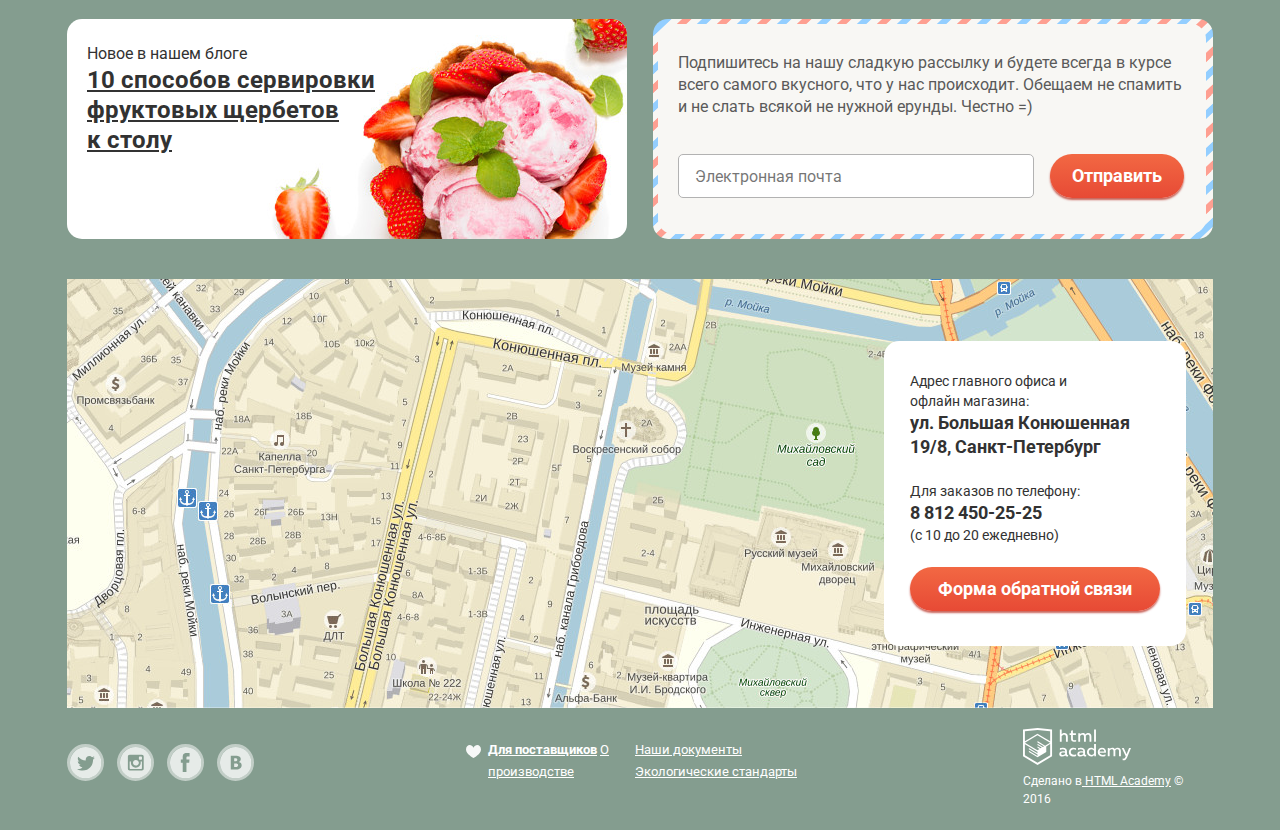
==== commit 5467f41c: "Скрыла pop_up проверила на валидность поправила" ====
--- a/index.html
+++ b/index.html
@@ -6,6 +6,7 @@
         <link rel="stylesheet" href="css/style.css">
         <link href='https://fonts.googleapis.com/css?family=Roboto:400,700,900,500&subset=cyrillic,latin' rel='stylesheet' type='text/css'>
         <link rel="stylesheet" href="css/normalize.css">
+        <link rel="stylesheet" href="css/fonts.css">
     </head>
     <body>
         <input type="radio" id="btn-1" name="toggle" checked>
@@ -39,7 +40,7 @@
                             </ul>
                         </nav>
                         <div class="user-blok">
-                            <div class="search" href="#">
+                            <div class="search">
                                 <div class="search-inner">
                                     <form class="search-form">
                                         <fieldset class="user-form">
@@ -48,7 +49,7 @@
                                     </form>
                                 </div>
                             </div>
-                            <div class="login" href="#">Вход
+                            <div class="login">Вход
                                 <div class="login-inner">
                                     <form class="login-form" method="post">
                                         <fieldset class="user-form">
@@ -69,8 +70,8 @@
                                     </form>
                                 </div>
                             </div>
-                            <a class="basket" href="#">Пусто</a>
-                                <span class="quantity"><span>
+                            <a class="basket" href="#">Пусто
+                                <span class="quantity"></span>
                             </a>
                         </div>
                         <section class="header-contact">
@@ -111,7 +112,7 @@
                             <p class="banner-text">
                                 При покупке 2 кг пломбира, добавим в ваш заказ упаковку вкуснейшей шоколадной присыпки совершенно бесплатно.
                             </p>
-                            <a href="#"class="btn">Хочу шоколадки!</a>
+                            <a href="#" class="btn">Хочу шоколадки!</a>
                         </div>
                     </div>
                     <article class="catalog-product">
@@ -125,7 +126,7 @@
                                         <img src="img/icecream_orange.jpg" width="267" height="267" alt="Сливочное">
                                     </div>
                                     <div class="price-title">
-                                        <span class="price">310 </span><span class="ruble">P/кг</span>
+                                        <span class="price">310 </span><span class="b-rub">P</span>/кг
                                         <p class="product-title">
                                             <a class="product-title">Сливочное с апельсиновым джемом и цитрусовой стружкой</a>
                                         </p>
@@ -142,7 +143,7 @@
                                 <img src="img/icecream_orange.jpg" width="267" height="267" alt="Сливочное">
                             </div>
                             <div class="price-title">
-                                <span class="price">310 </span><span class="ruble">P/кг</span>
+                                <span class="price">310 </span><span class="b-rub">P</span>/кг
                                 <p class="product-title">
                                     <a class="product-title" href="#">Сливочное с апельсиновым джемом и цитрусовой стружкой</a>
                                 </p>
@@ -278,7 +279,7 @@
                             <div class="right-content">
                                 <p class="newsletter">Подпишитесь на нашу сладкую рассылку и будете всегда в курсе всего самого вкусного, что у нас происходит. Обещаем не спамить и не слать всякой не нужной ерунды. Честно =)
                                 </p>
-                                <form class="newsletter-form"action="https://echo.htmlacademy.ru">
+                                <form class="newsletter-form" action="https://echo.htmlacademy.ru">
                                     <input type="text" name="email" id="total-field" placeholder="Электронная почта">
                                     <button class="btn-submit" type="submit">Отправить</button>
                                 </form>
@@ -329,12 +330,12 @@
             <h3>Мы обязательно вам ответим!</h3>
             <form class="feedback-form" action="https://echo.htmlacademy.ru" method="post">
                 <input class="user-name" type="text" name="name" placeholder="Как вас зовут?">
-                <div class"user-comment">
+                <div class="user-comment">
                     <lable class="text">Ваша почта для ответа?</lable>
-                    <textarea class="comment" type="text" name="comment" placeholder="Напишите что-нибудь..."></textarea>
-                    </label>
+                    <textarea class="comment" name="text" placeholder="Напишите что-нибудь..."></textarea>
                 </div>
                 <button class="btn-submit btn-modal" type="submit">Отправить</button>
+            </form>
         </div>
         <div class="modal-overlay"></div>
     </body>
--- a/css/style.css
+++ b/css/style.css
@@ -1155,6 +1155,13 @@
   text-shadow: 0 1px 3px rgba(49, 50, 53, 0.5);
 }
 
+.b-rub {
+  font-family: 'ALSRubl-Arial', Arial, sans-serif;
+  line-height: normal;
+  color: #ffffff;
+  text-shadow: 0 1px 3px rgba(49, 50, 53, 0.5);
+}
+
 .ruble {
   text-shadow: 0 1px 3px rgba(49, 50, 53, 0.5);
 }
@@ -1694,6 +1701,7 @@
 }
 
 .feedback {
+  display: none;
   position: fixed;
   top: 120px;
   left: 50%;
@@ -1788,6 +1796,7 @@
 }
 
 .modal-overlay {
+  display: block;
   position: fixed;
   top: 0;
   left: 0;
--- a/css/fonts.css
+++ b/css/fonts.css
@@ -0,0 +1,7 @@
+@font-face {
+  font-family: 'ALSRubl-Arial';
+  src: url('alsrubl-arial-bold.eot');
+  src: url('alsrubl-arial-bold.eot?#iefix') format('embedded-opentype'), url('alsrubl-arial-bold.woff') format('woff'), url('alsrubl-arial-bold.ttf') format('truetype'), url('alsrubl-arial-bold.svg#ALSRublArialBold') format('svg');
+  font-weight: bold;
+  font-style: normal;
+}
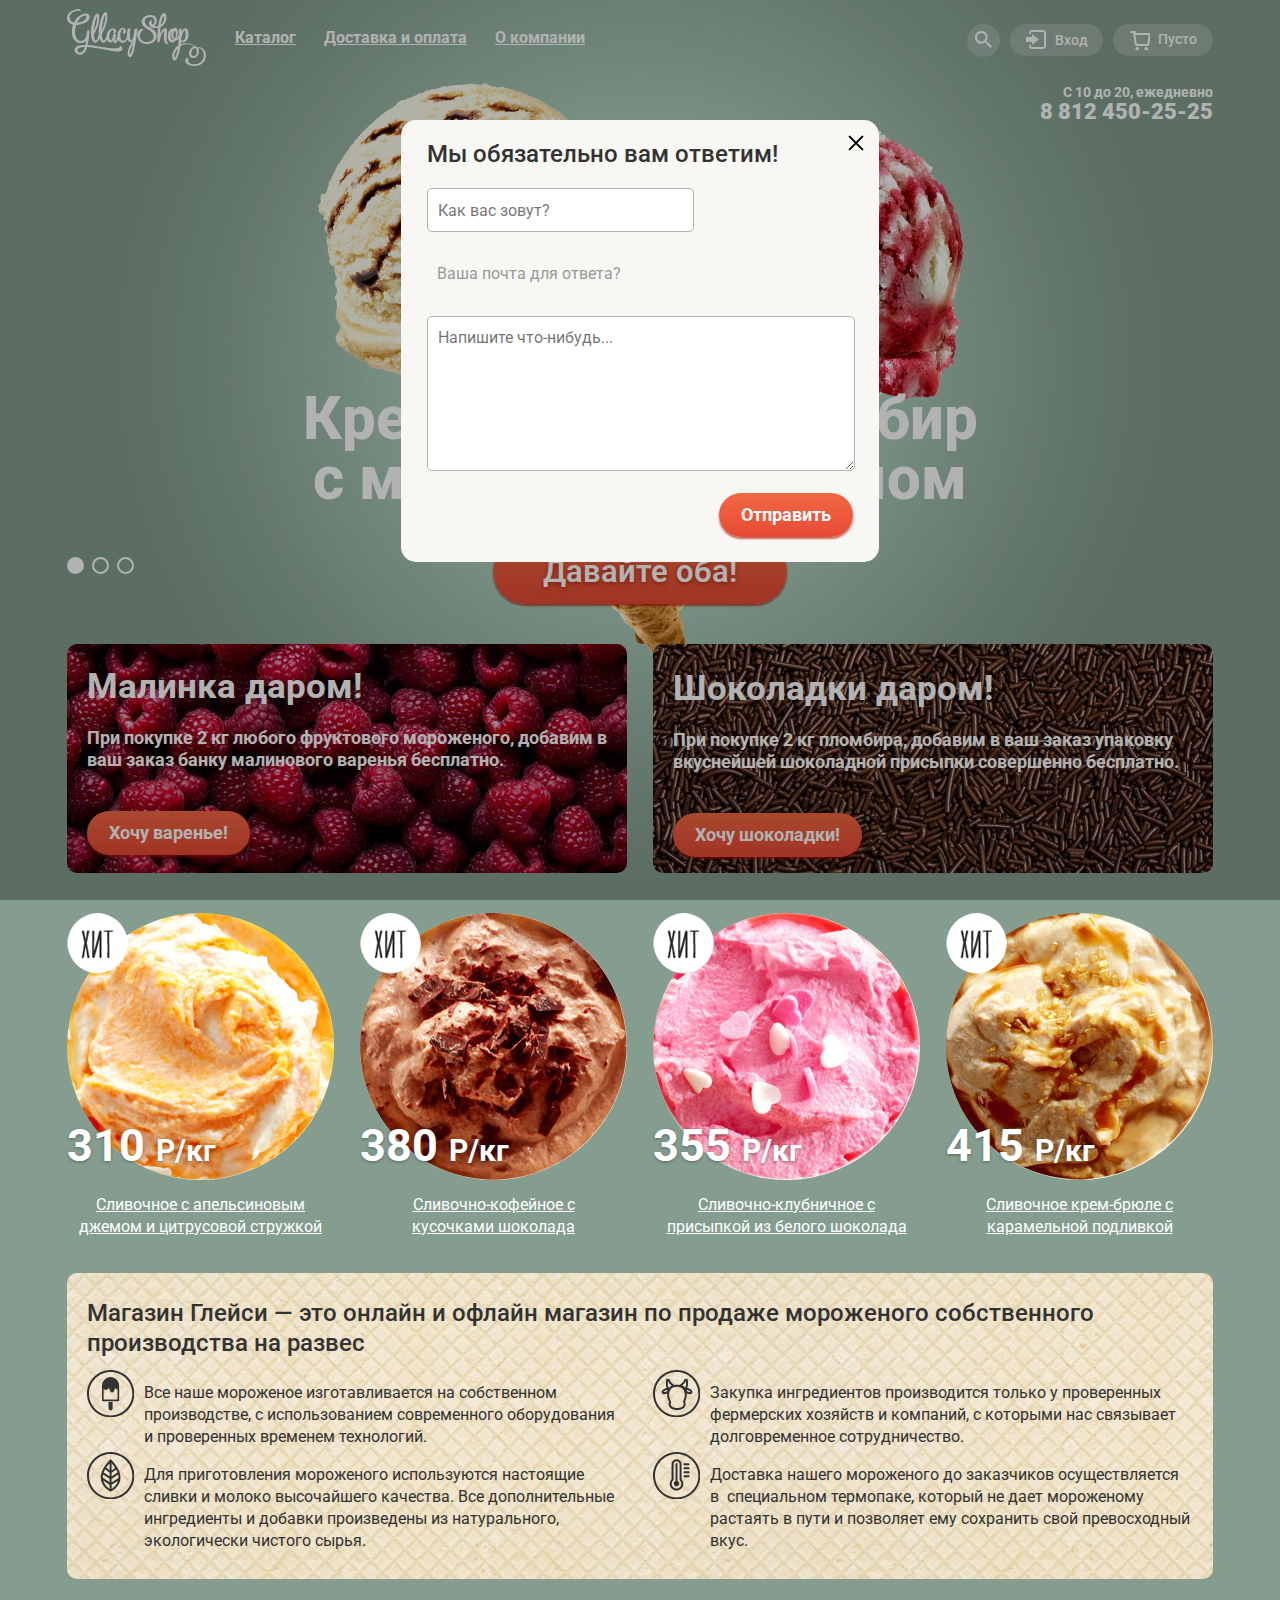
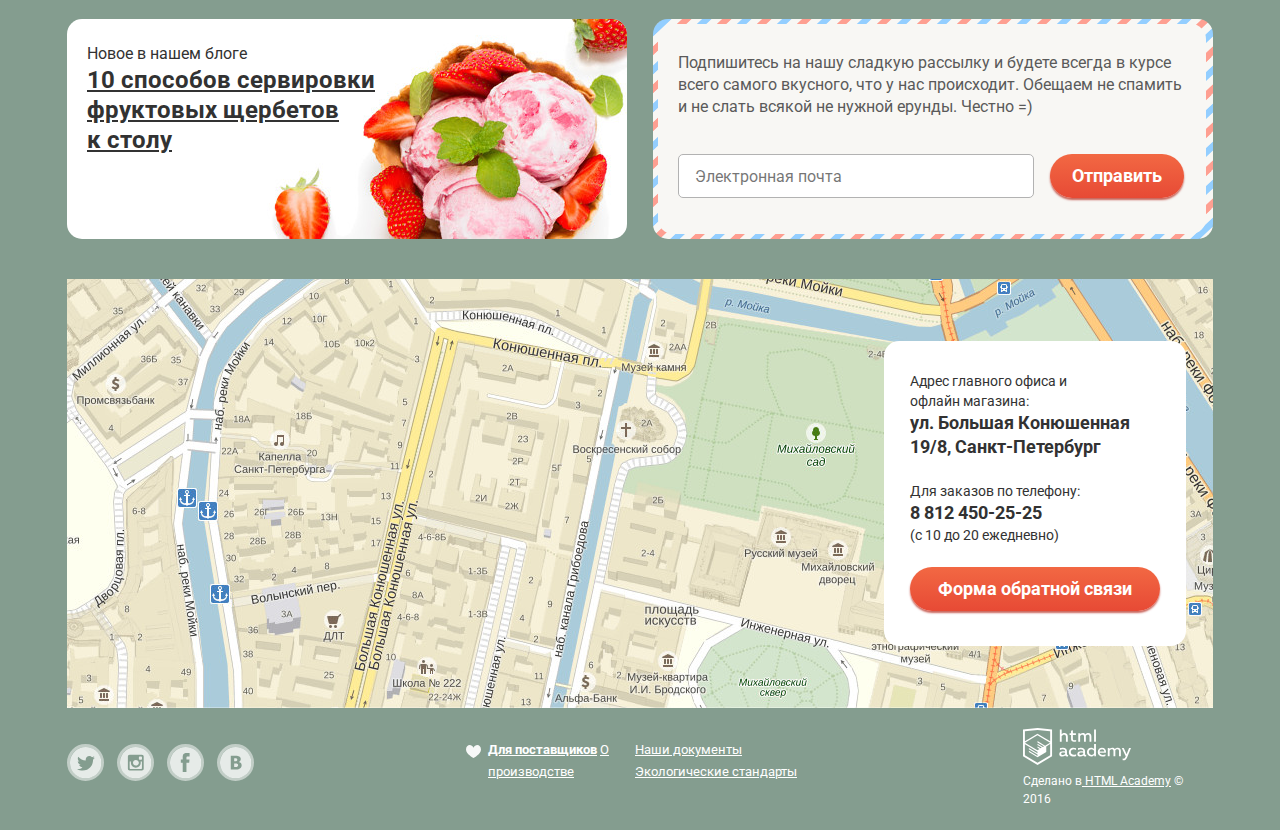
==== commit d6477988: "Revert "Скрыла pop_up проверила на валидность поправила"" ====
--- a/index.html
+++ b/index.html
@@ -6,7 +6,6 @@
         <link rel="stylesheet" href="css/style.css">
         <link href='https://fonts.googleapis.com/css?family=Roboto:400,700,900,500&subset=cyrillic,latin' rel='stylesheet' type='text/css'>
         <link rel="stylesheet" href="css/normalize.css">
-        <link rel="stylesheet" href="css/fonts.css">
     </head>
     <body>
         <input type="radio" id="btn-1" name="toggle" checked>
@@ -40,7 +39,7 @@
                             </ul>
                         </nav>
                         <div class="user-blok">
-                            <div class="search">
+                            <div class="search" href="#">
                                 <div class="search-inner">
                                     <form class="search-form">
                                         <fieldset class="user-form">
@@ -49,7 +48,7 @@
                                     </form>
                                 </div>
                             </div>
-                            <div class="login">Вход
+                            <div class="login" href="#">Вход
                                 <div class="login-inner">
                                     <form class="login-form" method="post">
                                         <fieldset class="user-form">
@@ -70,8 +69,8 @@
                                     </form>
                                 </div>
                             </div>
-                            <a class="basket" href="#">Пусто
-                                <span class="quantity"></span>
+                            <a class="basket" href="#">Пусто</a>
+                                <span class="quantity"><span>
                             </a>
                         </div>
                         <section class="header-contact">
@@ -112,7 +111,7 @@
                             <p class="banner-text">
                                 При покупке 2 кг пломбира, добавим в ваш заказ упаковку вкуснейшей шоколадной присыпки совершенно бесплатно.
                             </p>
-                            <a href="#" class="btn">Хочу шоколадки!</a>
+                            <a href="#"class="btn">Хочу шоколадки!</a>
                         </div>
                     </div>
                     <article class="catalog-product">
@@ -126,7 +125,7 @@
                                         <img src="img/icecream_orange.jpg" width="267" height="267" alt="Сливочное">
                                     </div>
                                     <div class="price-title">
-                                        <span class="price">310 </span><span class="b-rub">P</span>/кг
+                                        <span class="price">310 </span><span class="ruble">P/кг</span>
                                         <p class="product-title">
                                             <a class="product-title">Сливочное с апельсиновым джемом и цитрусовой стружкой</a>
                                         </p>
@@ -143,7 +142,7 @@
                                 <img src="img/icecream_orange.jpg" width="267" height="267" alt="Сливочное">
                             </div>
                             <div class="price-title">
-                                <span class="price">310 </span><span class="b-rub">P</span>/кг
+                                <span class="price">310 </span><span class="ruble">P/кг</span>
                                 <p class="product-title">
                                     <a class="product-title" href="#">Сливочное с апельсиновым джемом и цитрусовой стружкой</a>
                                 </p>
@@ -279,7 +278,7 @@
                             <div class="right-content">
                                 <p class="newsletter">Подпишитесь на нашу сладкую рассылку и будете всегда в курсе всего самого вкусного, что у нас происходит. Обещаем не спамить и не слать всякой не нужной ерунды. Честно =)
                                 </p>
-                                <form class="newsletter-form" action="https://echo.htmlacademy.ru">
+                                <form class="newsletter-form"action="https://echo.htmlacademy.ru">
                                     <input type="text" name="email" id="total-field" placeholder="Электронная почта">
                                     <button class="btn-submit" type="submit">Отправить</button>
                                 </form>
@@ -330,12 +329,12 @@
             <h3>Мы обязательно вам ответим!</h3>
             <form class="feedback-form" action="https://echo.htmlacademy.ru" method="post">
                 <input class="user-name" type="text" name="name" placeholder="Как вас зовут?">
-                <div class="user-comment">
+                <div class"user-comment">
                     <lable class="text">Ваша почта для ответа?</lable>
-                    <textarea class="comment" name="text" placeholder="Напишите что-нибудь..."></textarea>
+                    <textarea class="comment" type="text" name="comment" placeholder="Напишите что-нибудь..."></textarea>
+                    </label>
                 </div>
                 <button class="btn-submit btn-modal" type="submit">Отправить</button>
-            </form>
         </div>
         <div class="modal-overlay"></div>
     </body>
--- a/css/style.css
+++ b/css/style.css
@@ -1155,13 +1155,6 @@
   text-shadow: 0 1px 3px rgba(49, 50, 53, 0.5);
 }
 
-.b-rub {
-  font-family: 'ALSRubl-Arial', Arial, sans-serif;
-  line-height: normal;
-  color: #ffffff;
-  text-shadow: 0 1px 3px rgba(49, 50, 53, 0.5);
-}
-
 .ruble {
   text-shadow: 0 1px 3px rgba(49, 50, 53, 0.5);
 }
@@ -1701,7 +1694,6 @@
 }
 
 .feedback {
-  display: none;
   position: fixed;
   top: 120px;
   left: 50%;
@@ -1796,7 +1788,6 @@
 }
 
 .modal-overlay {
-  display: block;
   position: fixed;
   top: 0;
   left: 0;
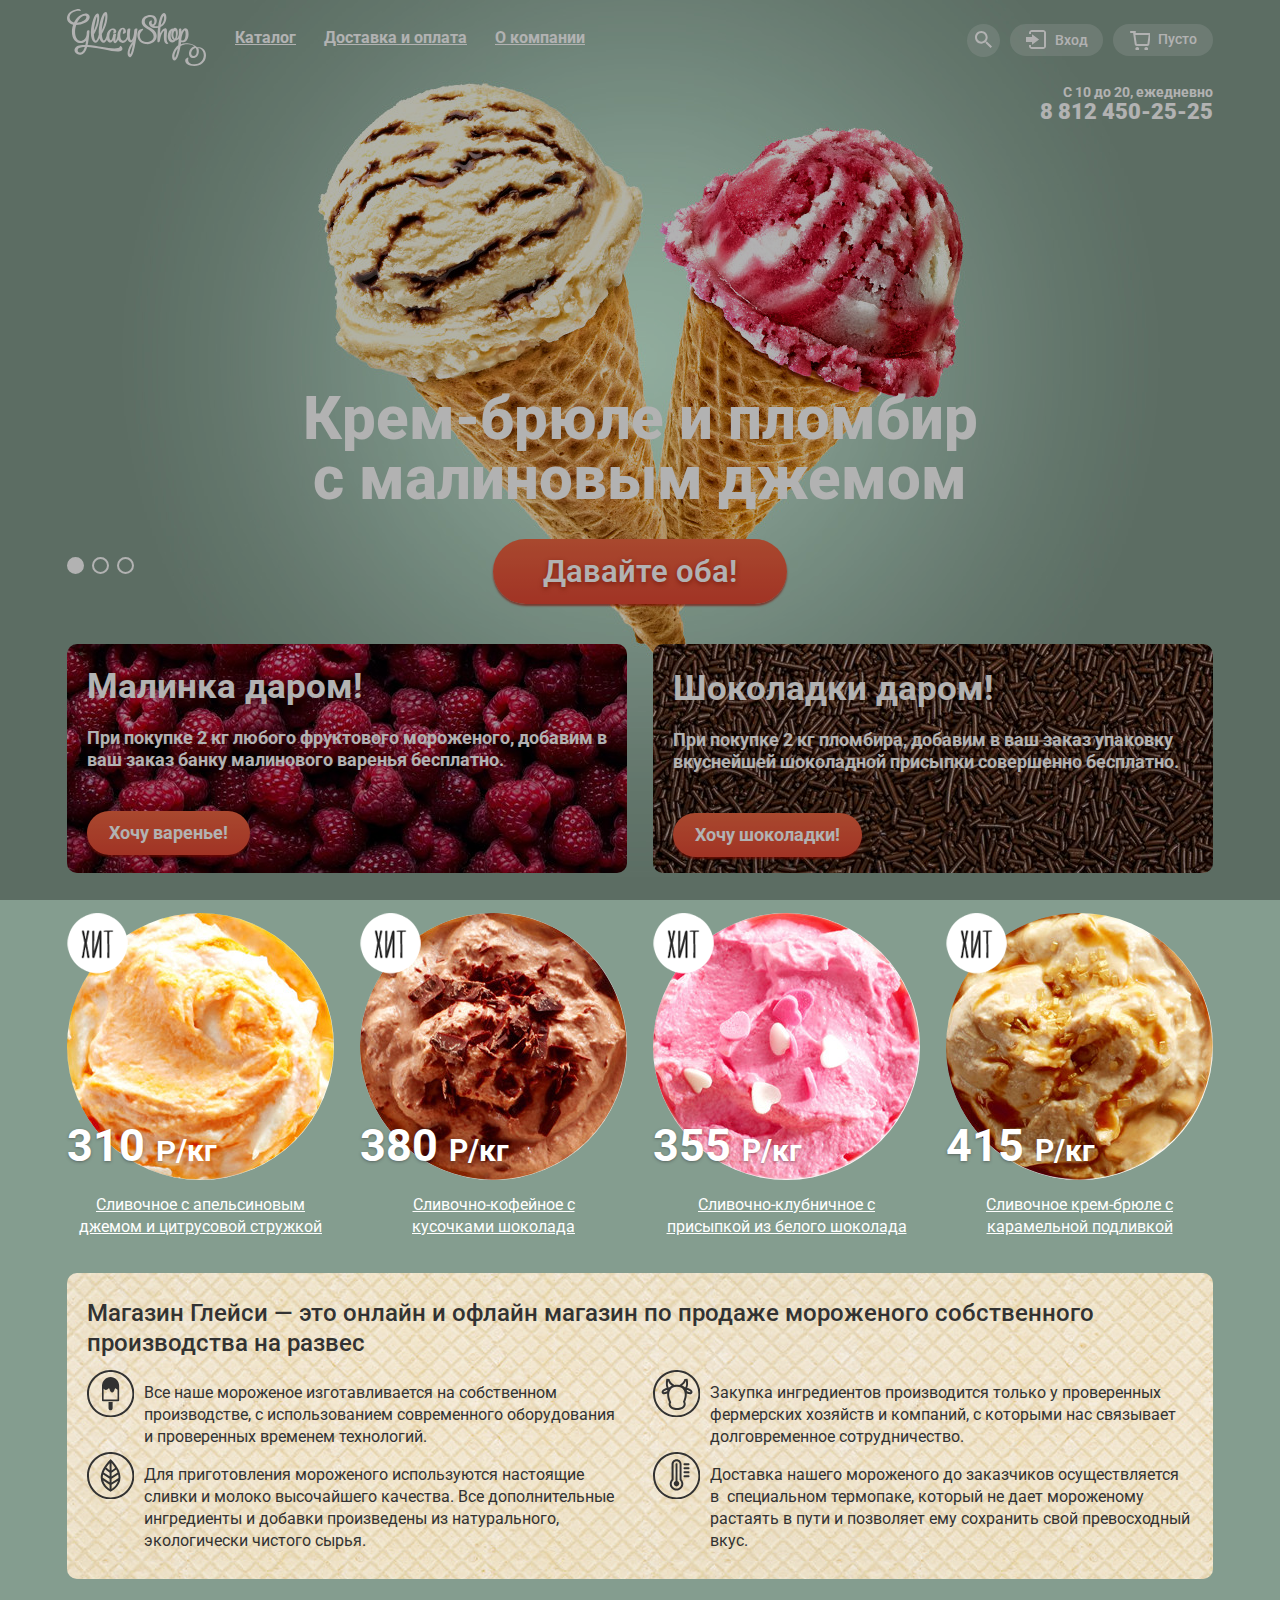
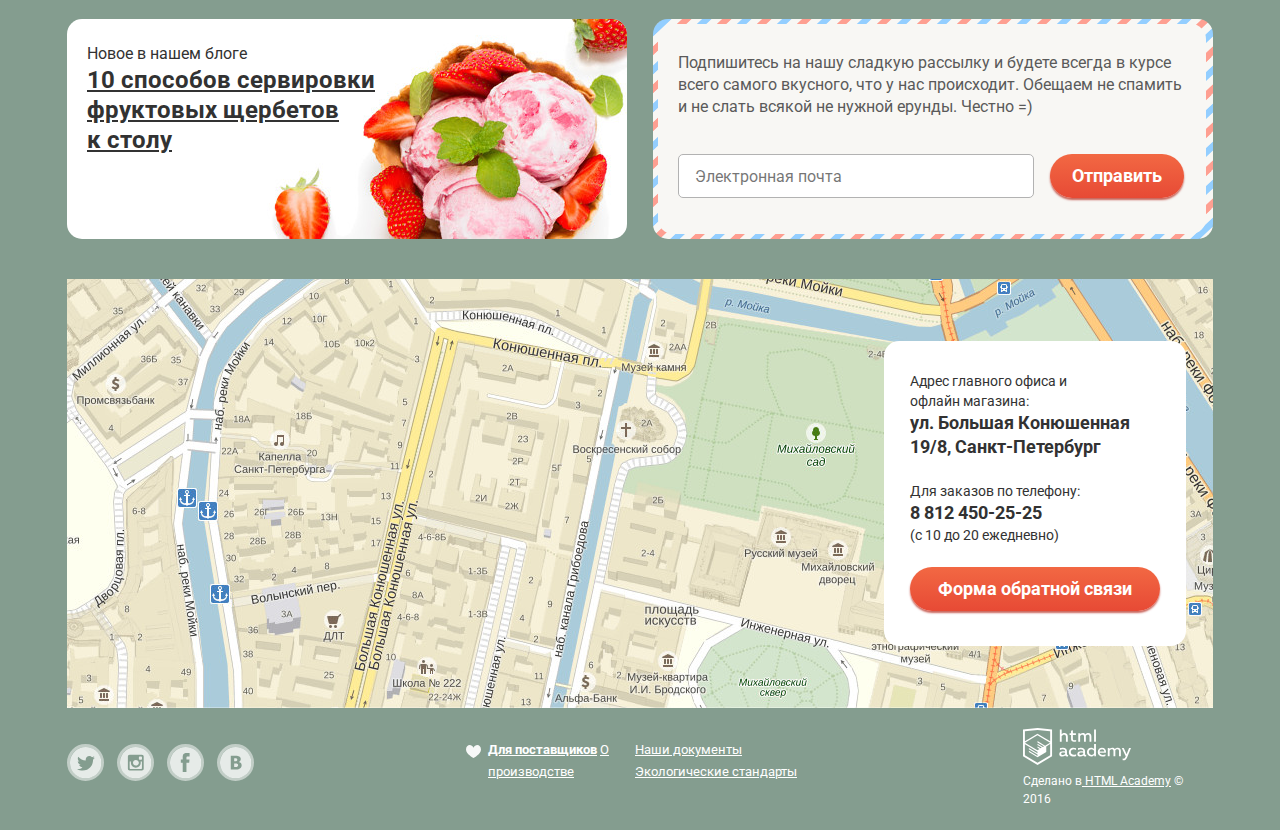
==== commit 56dc33c0: "Revert "Revert "Скрыла pop_up проверила на валидность поправила""" ====
--- a/index.html
+++ b/index.html
@@ -6,6 +6,7 @@
         <link rel="stylesheet" href="css/style.css">
         <link href='https://fonts.googleapis.com/css?family=Roboto:400,700,900,500&subset=cyrillic,latin' rel='stylesheet' type='text/css'>
         <link rel="stylesheet" href="css/normalize.css">
+        <link rel="stylesheet" href="css/fonts.css">
     </head>
     <body>
         <input type="radio" id="btn-1" name="toggle" checked>
@@ -39,7 +40,7 @@
                             </ul>
                         </nav>
                         <div class="user-blok">
-                            <div class="search" href="#">
+                            <div class="search">
                                 <div class="search-inner">
                                     <form class="search-form">
                                         <fieldset class="user-form">
@@ -48,7 +49,7 @@
                                     </form>
                                 </div>
                             </div>
-                            <div class="login" href="#">Вход
+                            <div class="login">Вход
                                 <div class="login-inner">
                                     <form class="login-form" method="post">
                                         <fieldset class="user-form">
@@ -69,8 +70,8 @@
                                     </form>
                                 </div>
                             </div>
-                            <a class="basket" href="#">Пусто</a>
-                                <span class="quantity"><span>
+                            <a class="basket" href="#">Пусто
+                                <span class="quantity"></span>
                             </a>
                         </div>
                         <section class="header-contact">
@@ -111,7 +112,7 @@
                             <p class="banner-text">
                                 При покупке 2 кг пломбира, добавим в ваш заказ упаковку вкуснейшей шоколадной присыпки совершенно бесплатно.
                             </p>
-                            <a href="#"class="btn">Хочу шоколадки!</a>
+                            <a href="#" class="btn">Хочу шоколадки!</a>
                         </div>
                     </div>
                     <article class="catalog-product">
@@ -125,7 +126,7 @@
                                         <img src="img/icecream_orange.jpg" width="267" height="267" alt="Сливочное">
                                     </div>
                                     <div class="price-title">
-                                        <span class="price">310 </span><span class="ruble">P/кг</span>
+                                        <span class="price">310 </span><span class="b-rub">P</span>/кг
                                         <p class="product-title">
                                             <a class="product-title">Сливочное с апельсиновым джемом и цитрусовой стружкой</a>
                                         </p>
@@ -142,7 +143,7 @@
                                 <img src="img/icecream_orange.jpg" width="267" height="267" alt="Сливочное">
                             </div>
                             <div class="price-title">
-                                <span class="price">310 </span><span class="ruble">P/кг</span>
+                                <span class="price">310 </span><span class="b-rub">P</span>/кг
                                 <p class="product-title">
                                     <a class="product-title" href="#">Сливочное с апельсиновым джемом и цитрусовой стружкой</a>
                                 </p>
@@ -278,7 +279,7 @@
                             <div class="right-content">
                                 <p class="newsletter">Подпишитесь на нашу сладкую рассылку и будете всегда в курсе всего самого вкусного, что у нас происходит. Обещаем не спамить и не слать всякой не нужной ерунды. Честно =)
                                 </p>
-                                <form class="newsletter-form"action="https://echo.htmlacademy.ru">
+                                <form class="newsletter-form" action="https://echo.htmlacademy.ru">
                                     <input type="text" name="email" id="total-field" placeholder="Электронная почта">
                                     <button class="btn-submit" type="submit">Отправить</button>
                                 </form>
@@ -329,12 +330,12 @@
             <h3>Мы обязательно вам ответим!</h3>
             <form class="feedback-form" action="https://echo.htmlacademy.ru" method="post">
                 <input class="user-name" type="text" name="name" placeholder="Как вас зовут?">
-                <div class"user-comment">
+                <div class="user-comment">
                     <lable class="text">Ваша почта для ответа?</lable>
-                    <textarea class="comment" type="text" name="comment" placeholder="Напишите что-нибудь..."></textarea>
-                    </label>
+                    <textarea class="comment" name="text" placeholder="Напишите что-нибудь..."></textarea>
                 </div>
                 <button class="btn-submit btn-modal" type="submit">Отправить</button>
+            </form>
         </div>
         <div class="modal-overlay"></div>
     </body>
--- a/css/style.css
+++ b/css/style.css
@@ -1155,6 +1155,13 @@
   text-shadow: 0 1px 3px rgba(49, 50, 53, 0.5);
 }
 
+.b-rub {
+  font-family: 'ALSRubl-Arial', Arial, sans-serif;
+  line-height: normal;
+  color: #ffffff;
+  text-shadow: 0 1px 3px rgba(49, 50, 53, 0.5);
+}
+
 .ruble {
   text-shadow: 0 1px 3px rgba(49, 50, 53, 0.5);
 }
@@ -1694,6 +1701,7 @@
 }
 
 .feedback {
+  display: none;
   position: fixed;
   top: 120px;
   left: 50%;
@@ -1788,6 +1796,7 @@
 }
 
 .modal-overlay {
+  display: block;
   position: fixed;
   top: 0;
   left: 0;
--- a/css/fonts.css
+++ b/css/fonts.css
@@ -0,0 +1,7 @@
+@font-face {
+  font-family: 'ALSRubl-Arial';
+  src: url('alsrubl-arial-bold.eot');
+  src: url('alsrubl-arial-bold.eot?#iefix') format('embedded-opentype'), url('alsrubl-arial-bold.woff') format('woff'), url('alsrubl-arial-bold.ttf') format('truetype'), url('alsrubl-arial-bold.svg#ALSRublArialBold') format('svg');
+  font-weight: bold;
+  font-style: normal;
+}
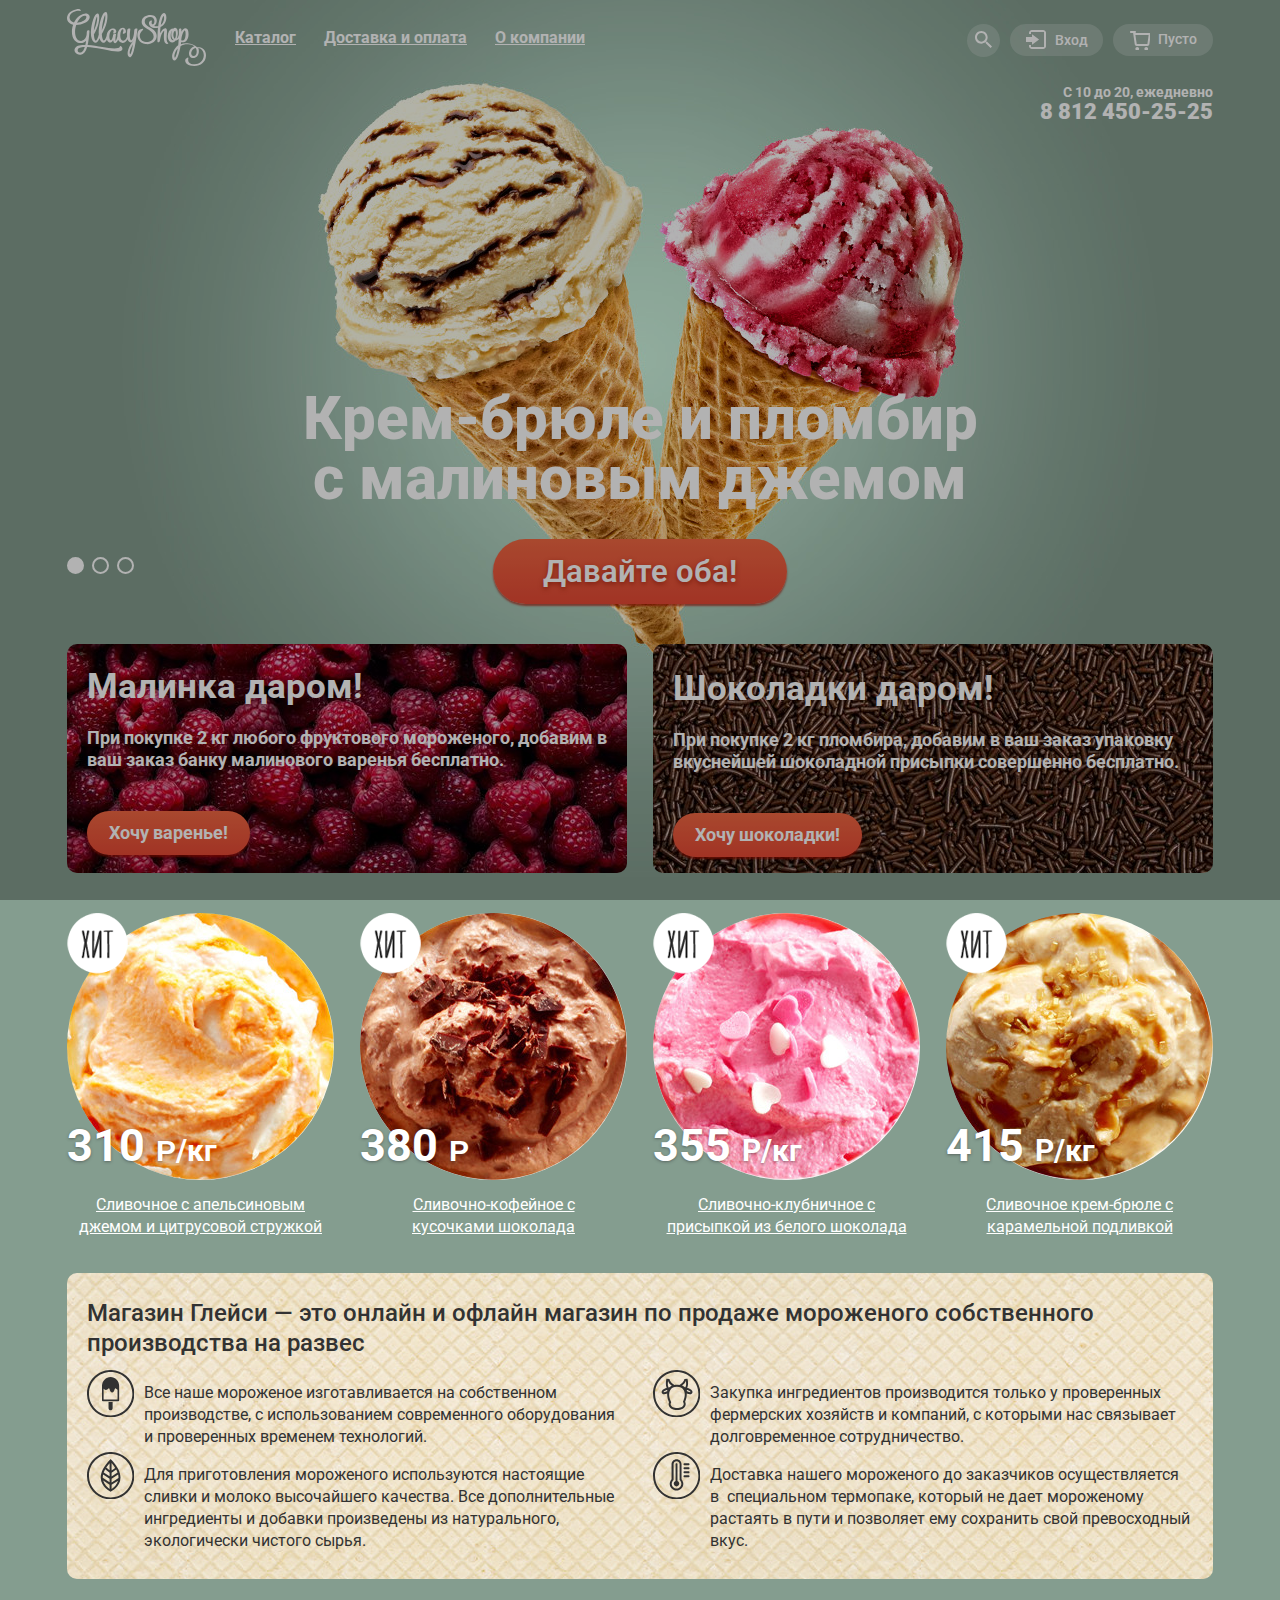
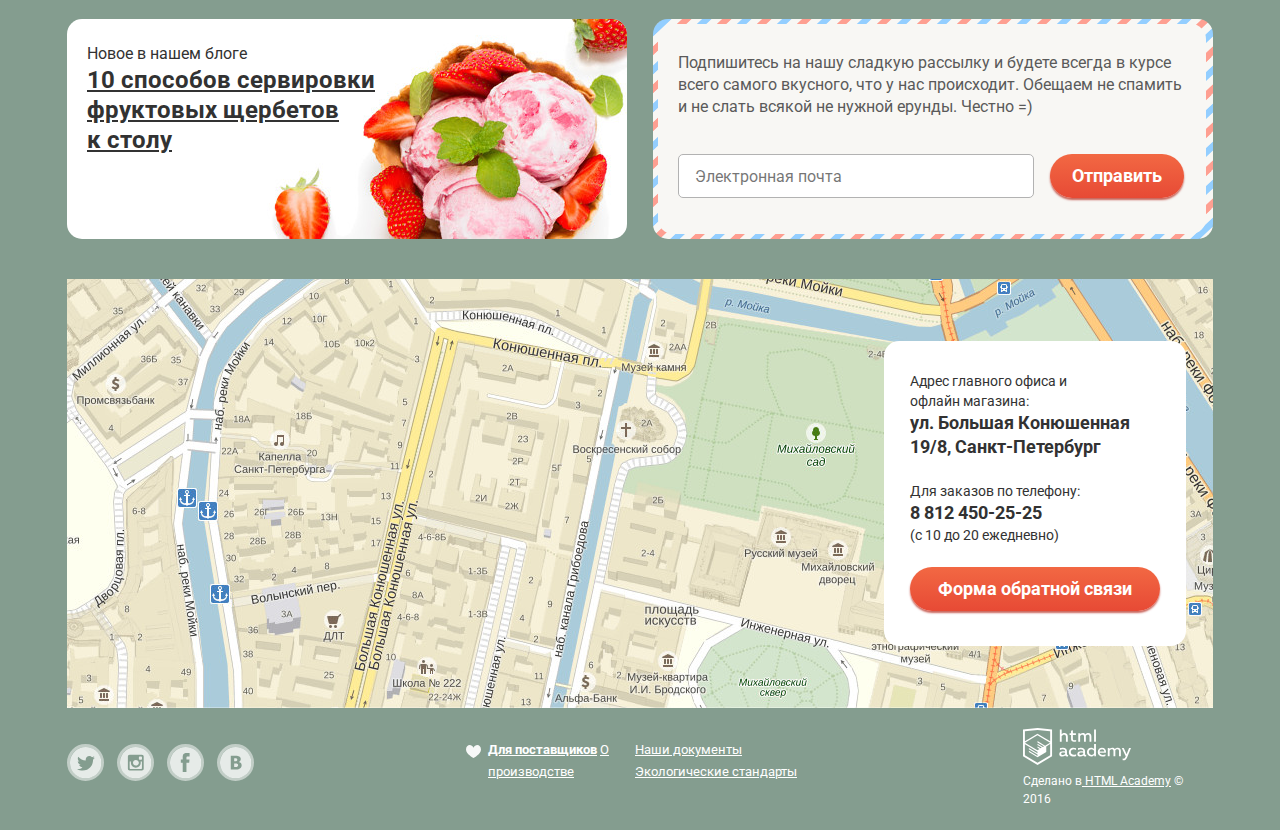
==== commit 401c0150: "скрыла pop_up" ====
--- a/index.html
+++ b/index.html
@@ -159,7 +159,7 @@
                                         <img src="img/icecream_coffee.jpg" width="267" height="267" alt="Сливочно-кофейное">
                                     </div>
                                     <div class="price-title">
-                                        <span class="price">380 </span><span class="ruble">P/кг</span>
+                                        <span class="price">380 </span><span class="b-rub">P</span>
                                         <p class="product-title">
                                             <a class="product-title">Сливочно-кофейное с кусочками шоколада</a>
                                         </p>
@@ -176,7 +176,7 @@
                                 <img src="img/icecream_coffee.jpg" width="267" height="267" alt="Сливочно-кофейное">
                             </div>
                             <div class="price-title">
-                                <span class="price">380 </span><span class="ruble">P/кг</span>
+                                <span class="price">380 </span><span class="b-rub">P</span>
                                 <p class="product-title">
                                     <a class="product-title" href="#">Сливочно-кофейное с кусочками шоколада</a>
                                 </p>
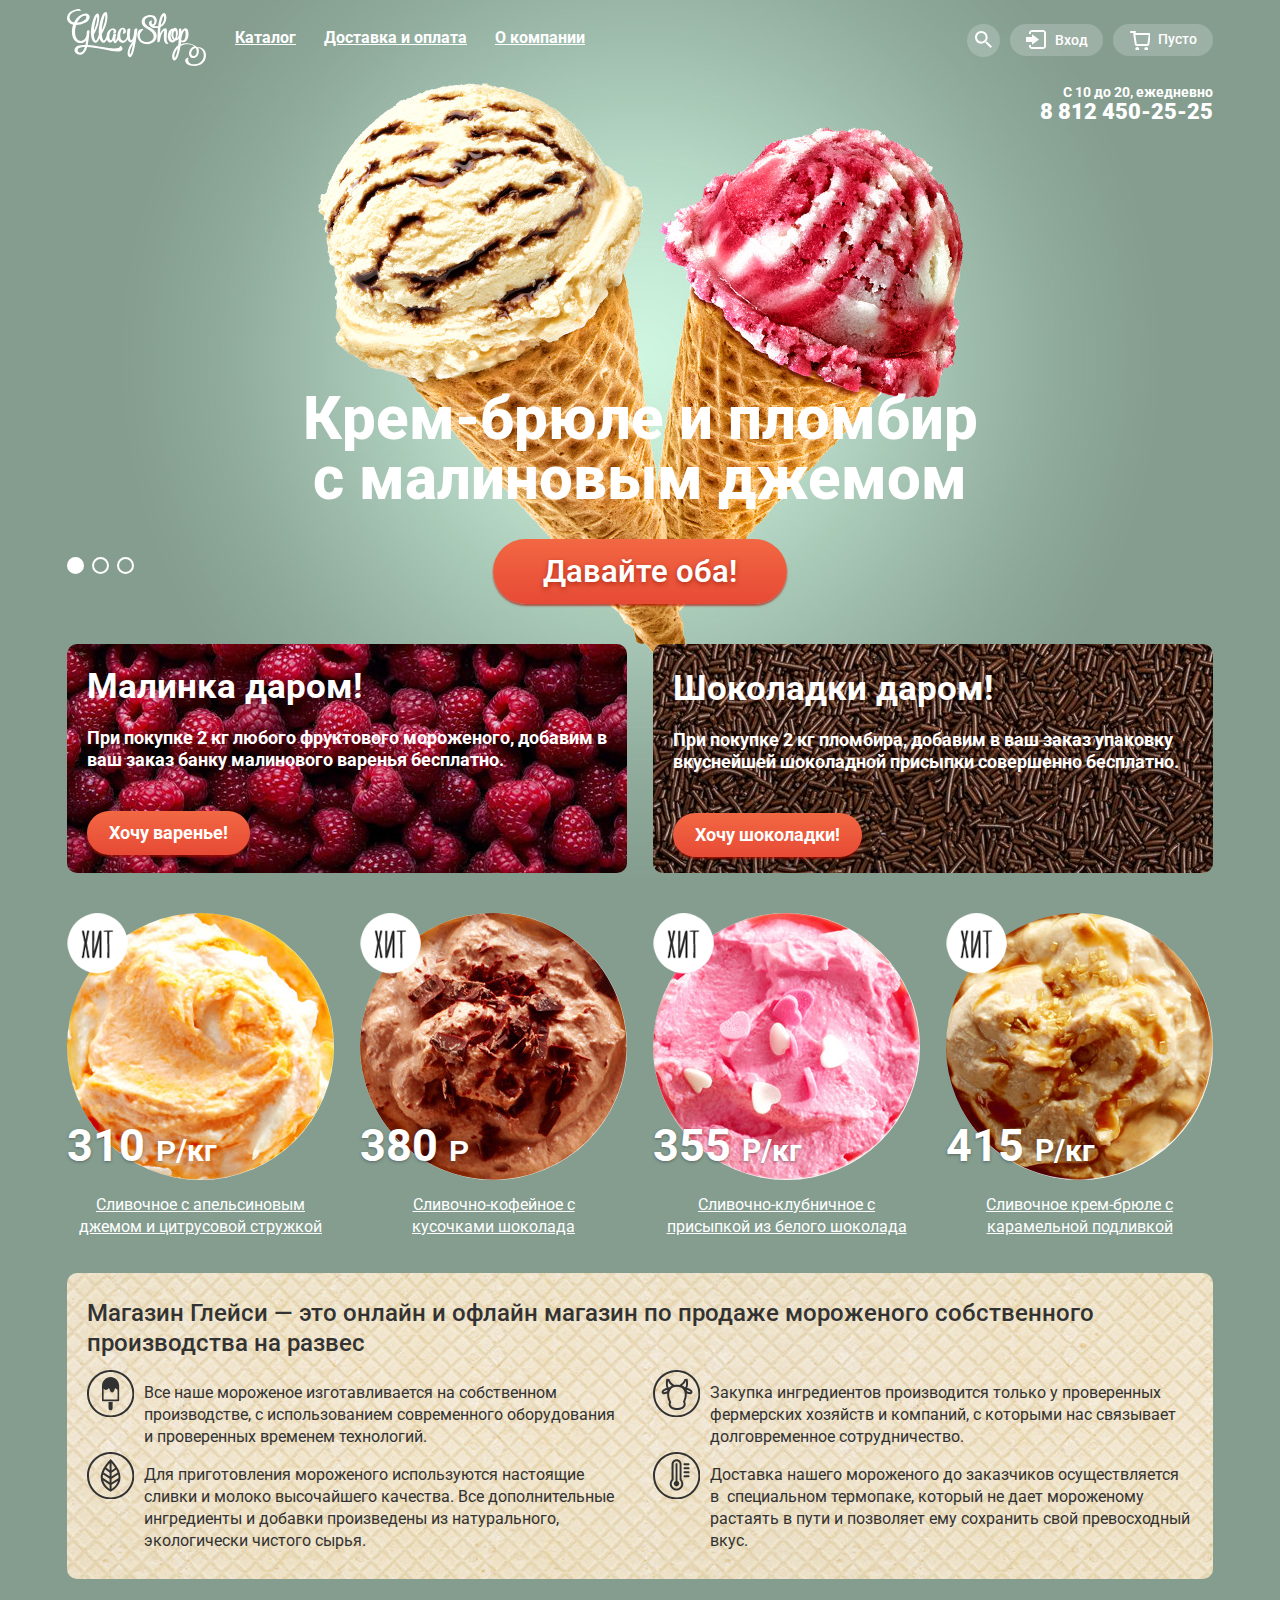
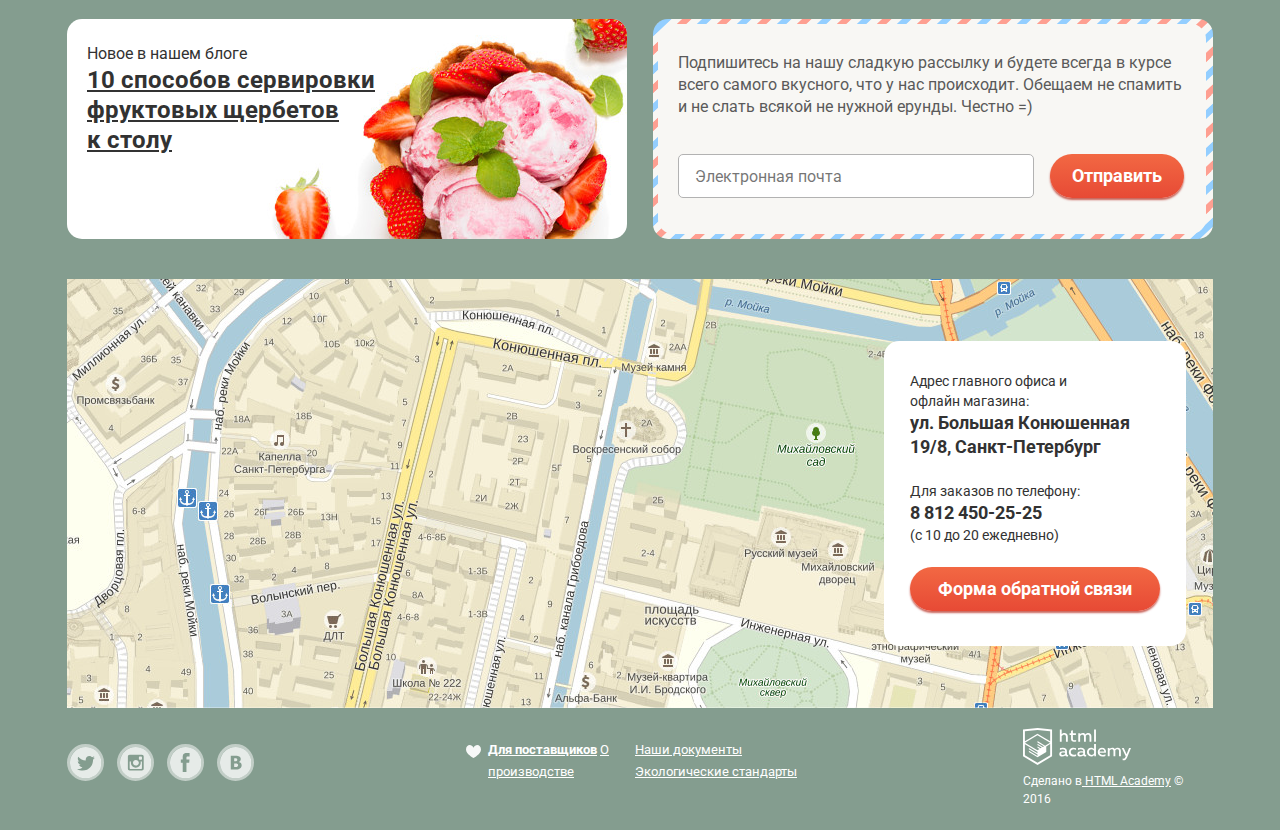
==== commit f421656a: "скрыла pop_up" ====
--- a/index.html
+++ b/index.html
@@ -337,6 +337,5 @@
                 <button class="btn-submit btn-modal" type="submit">Отправить</button>
             </form>
         </div>
-        <div class="modal-overlay"></div>
     </body>
 </html>
--- a/css/style.css
+++ b/css/style.css
@@ -1796,7 +1796,7 @@
 }
 
 .modal-overlay {
-  display: block;
+  display: none;
   position: fixed;
   top: 0;
   left: 0;
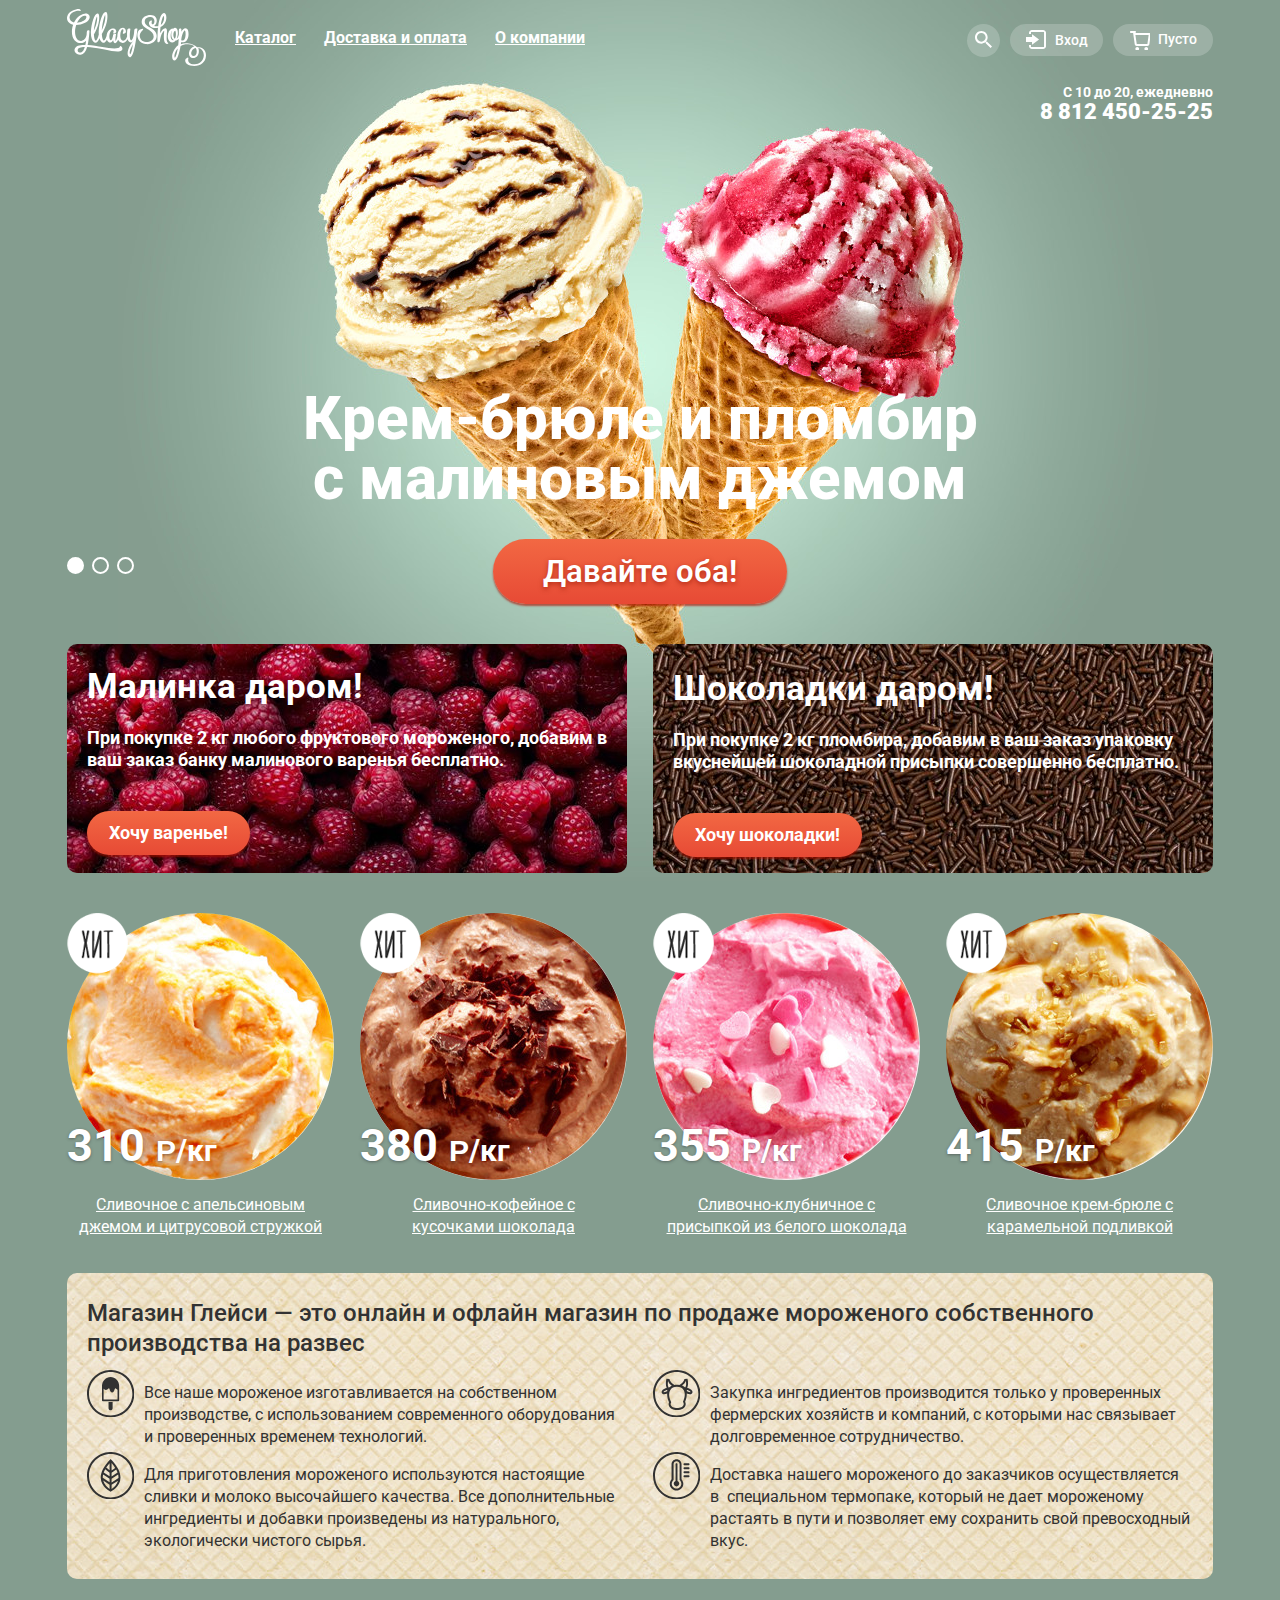
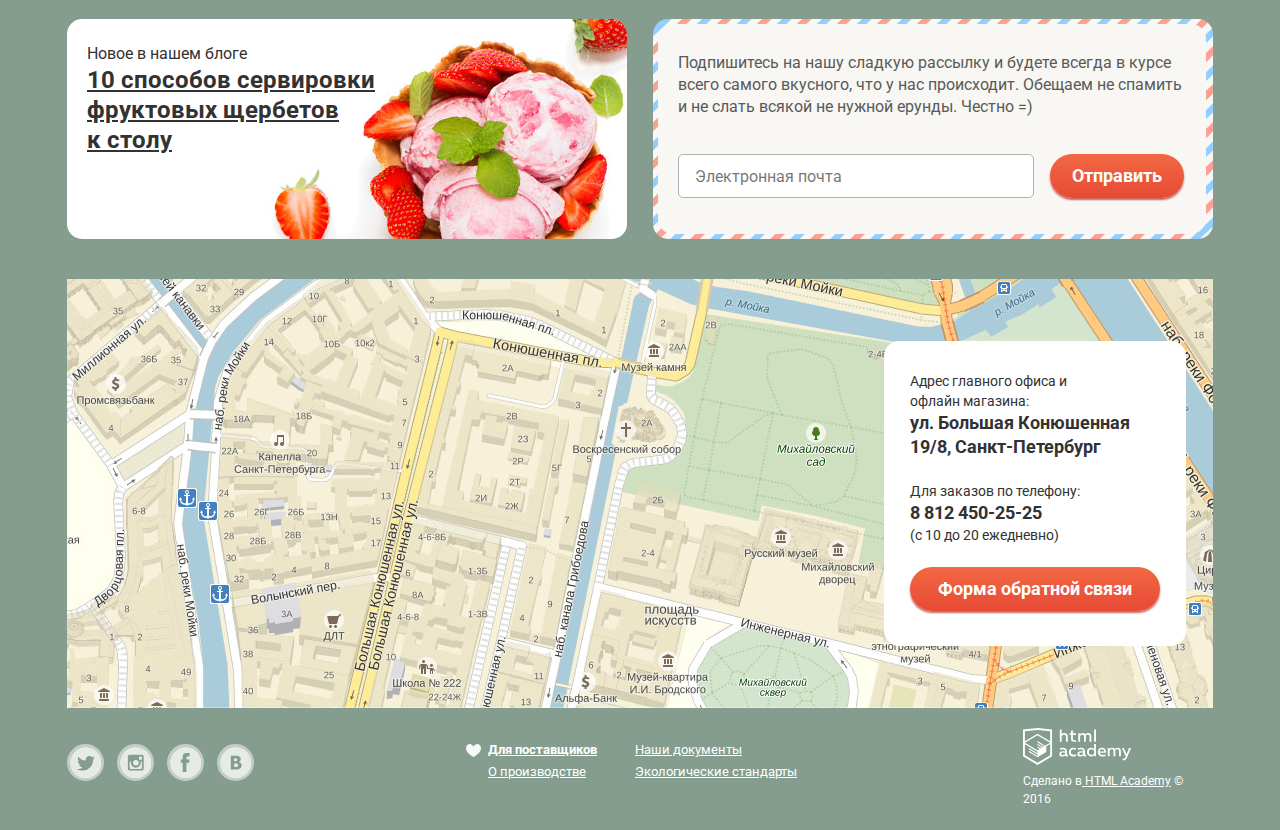
==== commit 54aee18d: "поправила" ====
--- a/index.html
+++ b/index.html
@@ -6,7 +6,6 @@
         <link rel="stylesheet" href="css/style.css">
         <link href='https://fonts.googleapis.com/css?family=Roboto:400,700,900,500&subset=cyrillic,latin' rel='stylesheet' type='text/css'>
         <link rel="stylesheet" href="css/normalize.css">
-        <link rel="stylesheet" href="css/fonts.css">
     </head>
     <body>
         <input type="radio" id="btn-1" name="toggle" checked>
@@ -21,20 +20,20 @@
                         </div>
                         <nav class="main-navigation">
                             <ul class="catalog-list">
-                                <li class="catalog">
+                                <li class="list">
                                     <a href="catalog.html">Каталог</a>
                                         <ul class="sub-menu">
                                         <li class="new"><a href="#">Новинки</a></li>
-                                        <li class="product-1"><a href="#">Сливочное</a></li>
-                                        <li class="product-2"><a href="#">Щербеты</a></li>
-                                        <li class="product-3"><a href="#">Фруктовый лед</a></li>
-                                        <li class="product-4"><a href="#">Мелорин</a></li>
+                                        <li class="product"><a href="#">Сливочное</a></li>
+                                        <li class="product"><a href="#">Щербеты</a></li>
+                                        <li class="product"><a href="#">Фруктовый лед</a></li>
+                                        <li class="product"><a href="#">Мелорин</a></li>
                                     </ul>
                                 </li>
-                                <li class="delivery">
+                                <li class="list">
                                     <a href="#">Доставка и оплата</a>
                                 </li>
-                                <li class="company">
+                                <li class="list">
                                     <a href="#">О компании</a>
                                 </li>
                             </ul>
@@ -159,7 +158,7 @@
                                         <img src="img/icecream_coffee.jpg" width="267" height="267" alt="Сливочно-кофейное">
                                     </div>
                                     <div class="price-title">
-                                        <span class="price">380 </span><span class="b-rub">P</span>
+                                        <span class="price">380 </span><span class="b-rub">P</span>/кг
                                         <p class="product-title">
                                             <a class="product-title">Сливочно-кофейное с кусочками шоколада</a>
                                         </p>
@@ -176,7 +175,7 @@
                                 <img src="img/icecream_coffee.jpg" width="267" height="267" alt="Сливочно-кофейное">
                             </div>
                             <div class="price-title">
-                                <span class="price">380 </span><span class="b-rub">P</span>
+                                <span class="price">380 </span><span class="b-rub">P</span>/кг
                                 <p class="product-title">
                                     <a class="product-title" href="#">Сливочно-кофейное с кусочками шоколада</a>
                                 </p>
@@ -330,10 +329,8 @@
             <h3>Мы обязательно вам ответим!</h3>
             <form class="feedback-form" action="https://echo.htmlacademy.ru" method="post">
                 <input class="user-name" type="text" name="name" placeholder="Как вас зовут?">
-                <div class="user-comment">
-                    <lable class="text">Ваша почта для ответа?</lable>
-                    <textarea class="comment" name="text" placeholder="Напишите что-нибудь..."></textarea>
-                </div>
+                <lable class="text">Ваша почта для ответа?</lable>
+                <textarea class="comment" name="text" placeholder="Напишите что-нибудь..."></textarea>
                 <button class="btn-submit btn-modal" type="submit">Отправить</button>
             </form>
         </div>
--- a/css/style.css
+++ b/css/style.css
@@ -122,11 +122,11 @@
   border-radius: 50px;
 }
 
-.active a{
+.active a {
   text-decoration: none;
 }
 
-.active a:hover{
+.active a:hover {
   color: #ffffff;
   background: #d07058;
   border-radius: 50px;
@@ -135,7 +135,7 @@
 .main-navigation .sub-menu {
   display: none;
   position: absolute;
-  top: 60px;
+  top: 53px;
   left: 0;
   margin: 0;
   padding: 0;
@@ -148,7 +148,7 @@
   box-shadow: 0 20px 20px rgba(0, 0, 0, 0.4);
 }
 
-.main-navigation > .catalog-list .catalog:hover .sub-menu {
+.catalog-list > .list:hover .sub-menu {
   display: block;
 }
 
@@ -1624,11 +1624,10 @@
 
 .footer-menu-item {
   display: inline-block;
+  vertical-align: top;
   margin: 0;
   padding-left: 22px;
   width: 144px;
-  vertical-align: top;
-
 }
 
 .footer-menu-item:last-child {
@@ -1638,6 +1637,7 @@
 }
 
 .footer-menu a {
+  display: block;
   color: #ffffff;
   text-decoration: underline;
 }
@@ -1659,11 +1659,12 @@
 .item-providers::before {
   position: absolute;
   left: -22px;
-  top: 3px;
+  top: 50%;
+  margin-top: -6px;
   content: "";
   width: 15px;
   height: 13px;
-  background: url("../img/heart.svg") no-repeat;
+  background: url("../img/heart.svg") no-repeat center;
 }
 
 .copyright {
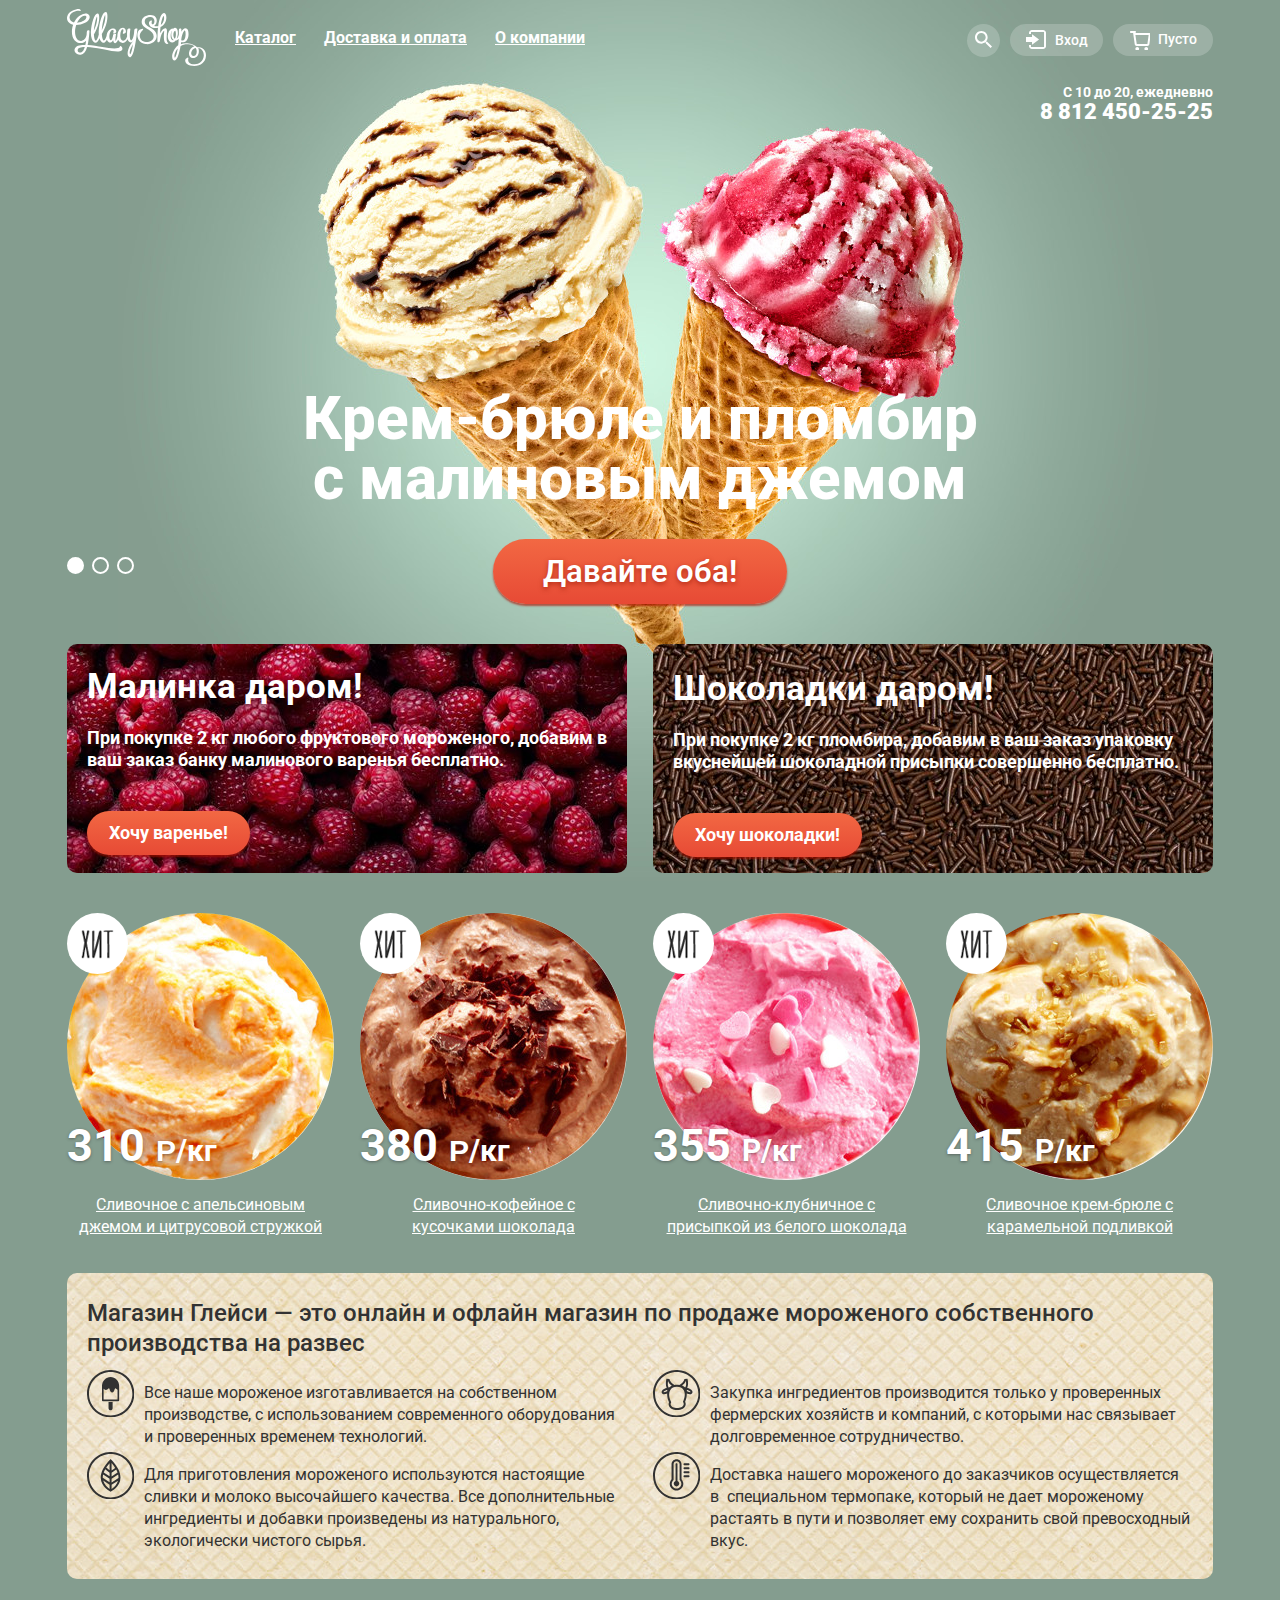
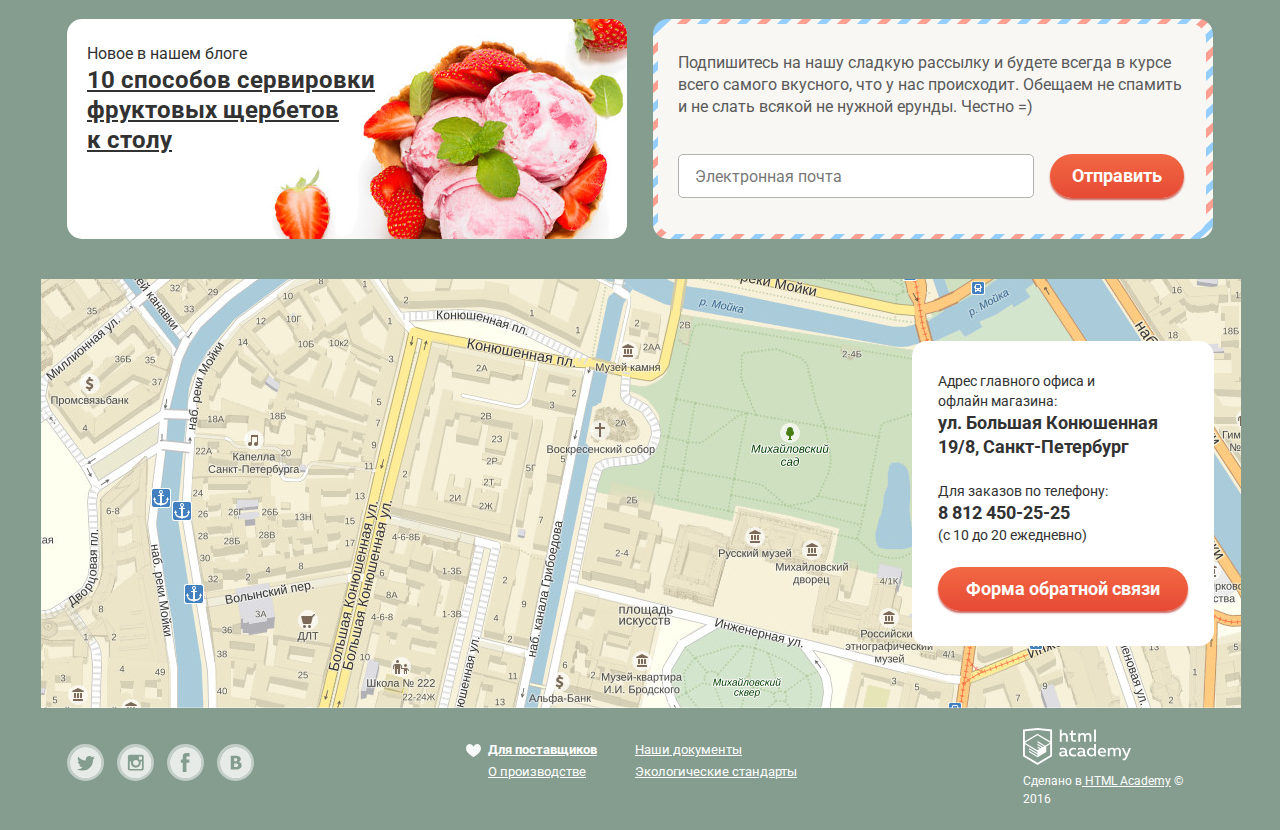
==== commit 57ee94b3: "Поправила" ====
--- a/index.html
+++ b/index.html
@@ -3,9 +3,9 @@
     <head>
         <meta charset="utf-8">
         <title>HTML Academy: Глейси</title>
-        <link rel="stylesheet" href="css/style.css">
         <link href='https://fonts.googleapis.com/css?family=Roboto:400,700,900,500&subset=cyrillic,latin' rel='stylesheet' type='text/css'>
         <link rel="stylesheet" href="css/normalize.css">
+        <link rel="stylesheet" href="css/style.css">
     </head>
     <body>
         <input type="radio" id="btn-1" name="toggle" checked>
@@ -22,13 +22,15 @@
                             <ul class="catalog-list">
                                 <li class="list">
                                     <a href="catalog.html">Каталог</a>
+                                    <div class="catalog-inner">
                                         <ul class="sub-menu">
-                                        <li class="new"><a href="#">Новинки</a></li>
-                                        <li class="product"><a href="#">Сливочное</a></li>
-                                        <li class="product"><a href="#">Щербеты</a></li>
-                                        <li class="product"><a href="#">Фруктовый лед</a></li>
-                                        <li class="product"><a href="#">Мелорин</a></li>
-                                    </ul>
+                                            <li class="new"><a href="#">Новинки</a></li>
+                                            <li class="product"><a href="#">Сливочное</a></li>
+                                            <li class="product"><a href="#">Щербеты</a></li>
+                                            <li class="product"><a href="#">Фруктовый лед</a></li>
+                                            <li class="product"><a href="#">Мелорин</a></li>
+                                        </ul>
+                                    </div>
                                 </li>
                                 <li class="list">
                                     <a href="#">Доставка и оплата</a>
@@ -99,202 +101,180 @@
                         <label for="btn-3"></label>
                     </div>
                 </div>
-                <main class="container clearfix">
-                    <div class="banner-wrapper clearfix">
-                        <div class="banner-left">
-                            <h2 class="banner-title">Малинка даром!</h2>
-                            <p class="banner-text">При покупке 2 кг любого фруктового мороженого, добавим в ваш заказ банку малинового варенья бесплатно.</p>
-                            <a href="#" class="btn">Хочу варенье!</a>
-                        </div>
-                        <div class="banner-right">
-                            <h2 class="banner-title">Шоколадки даром!</h2>
-                            <p class="banner-text">
-                                При покупке 2 кг пломбира, добавим в ваш заказ упаковку вкуснейшей шоколадной присыпки совершенно бесплатно.
-                            </p>
-                            <a href="#" class="btn">Хочу шоколадки!</a>
-                        </div>
-                    </div>
-                    <article class="catalog-product">
-                        <div class="product-item">
-                            <div class="product-hover">
-                                <div class="product-inner">
-                                    <div class="hit">
-                                        <img src="img/hit.png" width="61" height="61" alt="Хит">
-                                    </div>
-                                    <div class="preview">
-                                        <img src="img/icecream_orange.jpg" width="267" height="267" alt="Сливочное">
-                                    </div>
-                                    <div class="price-title">
-                                        <span class="price">310 </span><span class="b-rub">P</span>/кг
-                                        <p class="product-title">
-                                            <a class="product-title">Сливочное с апельсиновым джемом и цитрусовой стружкой</a>
-                                        </p>
-                                    </div>
-                                    <div class="btn-preview">
-                                      <a href="#" class="btn">Быстрый просмотр</a>
-                                    </div>
-                                </div>
-                            </div>
-                            <div class="hit">
-                                <img src="img/hit.png" width="61" height="61" alt="Хит">
-                            </div>
-                            <div class="preview">
-                                <img src="img/icecream_orange.jpg" width="267" height="267" alt="Сливочное">
-                            </div>
-                            <div class="price-title">
-                                <span class="price">310 </span><span class="b-rub">P</span>/кг
-                                <p class="product-title">
-                                    <a class="product-title" href="#">Сливочное с апельсиновым джемом и цитрусовой стружкой</a>
-                                </p>
-                            </div>
-                        </div>
-                        <div class="product-item">
-                            <div class="product-hover">
-                                <div class="product-inner">
-                                    <div class="hit">
-                                        <img src="img/hit.png" width="61" height="61" alt="Хит">
-                                    </div>
-                                    <div class="preview">
-                                        <img src="img/icecream_coffee.jpg" width="267" height="267" alt="Сливочно-кофейное">
-                                    </div>
-                                    <div class="price-title">
-                                        <span class="price">380 </span><span class="b-rub">P</span>/кг
-                                        <p class="product-title">
-                                            <a class="product-title">Сливочно-кофейное с кусочками шоколада</a>
-                                        </p>
-                                    </div>
-                                    <div class="btn-preview">
-                                      <a href="#" class="btn">Быстрый просмотр</a>
-                                    </div>
-                                </div>
-                            </div>
-                            <div class="hit">
-                                <img src="img/hit.png" width="61" height="61" alt="Хит">
-                            </div>
-                            <div class="preview">
-                                <img src="img/icecream_coffee.jpg" width="267" height="267" alt="Сливочно-кофейное">
-                            </div>
-                            <div class="price-title">
-                                <span class="price">380 </span><span class="b-rub">P</span>/кг
-                                <p class="product-title">
-                                    <a class="product-title" href="#">Сливочно-кофейное с кусочками шоколада</a>
-                                </p>
-                            </div>
-                        </div>
-                        <div class="product-item">
-                            <div class="product-hover">
-                                <div class="product-inner">
-                                    <div class="hit">
-                                        <img src="img/hit.png" width="61" height="61" alt="Хит">
-                                    </div>
-                                    <div class="preview">
-                                        <img src="img/icecream_strawberry.jpg" width="267" height="267" alt="Сливочно-клубничное">
-                                    </div>
-                                    <div class="price-title">
-                                        <span class="price">355 </span><span class="ruble">P/кг</span>
-                                        <p class="product-title">
-                                            <a class="product-title">Сливочно-клубничное с присыпкой из белого шоколада</a>
-                                        </p>
-                                    </div>
-                                    <div class="btn-preview">
-                                      <a href="#" class="btn">Быстрый просмотр</a>
-                                    </div>
-                                </div>
-                            </div>
-                            <div class="hit">
-                                <img src="img/hit.png" width="61" height="61" alt="Хит">
-                            </div>
-                            <div class="preview">
-                                <img src="img/icecream_strawberry.jpg" width="267" height="267" alt="Сливочно-клубничное">
-                            </div>
-                            <div class="price-title">
-                                <span class="price">355 </span><span class="ruble">P/кг</span>
-                                <p class="product-title">
-                                    <a href="#">Сливочно-клубничное с присыпкой из белого шоколада</a>
-                                </p>
-                            </div>
-                        </div>
-                        <div class="product-item">
-                            <div class="product-hover">
-                                <div class="product-inner">
-                                    <div class="hit">
-                                        <img src="img/hit.png" width="61" height="61" alt="Хит">
-                                    </div>
-                                    <div class="preview">
-                                        <img src="img/icecream_caramel.jpg" width="267" height="267" alt="Сливочное крем-брюле">
-                                    </div>
-                                    <div class="price-title">
-                                        <span class="price">415 </span><span class="ruble">P/кг</span>
-                                        <p class="product-title">
-                                            <a class="product-title">Сливочное крем-брюле с карамельной подливкой</a>
-                                        </p>
-                                    </div>
-                                    <div class="btn-preview">
-                                      <a href="#" class="btn">Быстрый просмотр</a>
-                                    </div>
-                                </div>
-                            </div>
-                            <div class="hit">
-                                <img src="img/hit.png" width="61" height="61" alt="Хит">
-                            </div>
-                            <div class="preview">
-                                <img src="img/icecream_caramel.jpg" width="267" height="267" alt="Сливочное крем-брюле">
-                            </div>
-                            <div class="price-title">
-                                <span class="price">415 </span><span class="ruble">P/кг</span>
-                                <p class="product-title">
-                                    <a class="product-title" href="#">Сливочное крем-брюле с карамельной подливкой</a>
-                                </p>
-                            </div>
-                        </div>
-                    </article>
-                    <div class="advantages clearfix">
-                        <h3>Магазин Глейси — это онлайн и офлайн магазин по продаже мороженого собственного производства на развес</h3>
-                        <div class="block-left">
-                            <p class="advantages-item icon-1">
-                                Все наше мороженое изготавливается на собственном производстве, с использованием современного оборудования и проверенных временем технологий.
-                            </p>
-                            <p class="advantages-item icon-2">
-                                Для приготовления мороженого используются настоящие сливки и молоко высочайшего качества. Все дополнительные ингредиенты и добавки произведены из натурального, экологически чистого сырья.
-                            </p>
-                        </div>
-                        <div class="block-right">
-                            <p class="advantages-item icon-3">
-                                Закупка ингредиентов  производится только у проверенных фермерских хозяйств и компаний, с которыми нас связывает долговременное сотрудничество.
-                            </p>
-                            <p class="advantages-item icon-4">
-                                Доставка нашего мороженого до заказчиков осуществляется в&nbsp; специальном термопаке, который не дает мороженому растаять в пути и позволяет ему сохранить свой превосходный вкус.
-                            </p>
-                        </div>
-                    </div>
-                    <div class="content clearfix">
-                        <div class="content-left">
-                            <span class="blog-subtitle">Новое в нашем блоге</span>
-                            <a class="blog-title" href="#">
-                              10&nbsp;способов сервировки фруктовых щербетов к&nbsp;столу
-                            </a>
-                        </div>
-                        <div class="content-right">
-                            <div class="right-content">
-                                <p class="newsletter">Подпишитесь на нашу сладкую рассылку и будете всегда в курсе всего самого вкусного, что у нас происходит. Обещаем не спамить и не слать всякой не нужной ерунды. Честно =)
-                                </p>
-                                <form class="newsletter-form" action="https://echo.htmlacademy.ru">
-                                    <input type="text" name="email" id="total-field" placeholder="Электронная почта">
-                                    <button class="btn-submit" type="submit">Отправить</button>
-                                </form>
-                            </div>
-                        </div>
-                    </div>
-                    <div class="map">
-                        <div class="map-contact">
-                            <p>Адрес главного офиса и<br> офлайн магазина:
-                                <span class="contact">ул. Большая Конюшенная 19/8, Санкт-Петербург</span>
-                            </p>
-                            <p>Для заказов по телефону:
-                                <span class="contact">8 812 450-25-25</span>
-                                (с 10 до 20 ежедневно)
-                            </p>
-                            <a class="btn" href="#">Форма обратной связи</a>
+                <main class="main-content">
+                    <div class="container clearfix">
+                        <div class="banner-wrapper clearfix">
+                            <div class="banner-left">
+                                <h2 class="banner-title">Малинка даром!</h2>
+                                <p class="banner-text">При покупке 2 кг любого фруктового мороженого, добавим в ваш заказ банку малинового варенья бесплатно.</p>
+                                <a href="#" class="btn">Хочу варенье!</a>
+                            </div>
+                            <div class="banner-right">
+                                <h2 class="banner-title">Шоколадки даром!</h2>
+                                <p class="banner-text">
+                                    При покупке 2 кг пломбира, добавим в ваш заказ упаковку вкуснейшей шоколадной присыпки совершенно бесплатно.
+                                </p>
+                                <a href="#" class="btn">Хочу шоколадки!</a>
+                            </div>
+                        </div>
+                        <div class="catalog-product">
+                            <article class="product-item">
+                                <div class="product-hover">
+                                    <div class="product-inner">
+                                        <div class="preview">
+                                            <img src="img/icecream_orange.jpg" width="267" height="267" alt="Сливочное">
+                                        </div>
+                                        <div class="price-title">
+                                            <span class="price">310 </span><span class="b-rub">P</span>/кг
+                                            <h1 class="product-title">
+                                                <a class="product-title">Сливочное с апельсиновым джемом и цитрусовой стружкой</a>
+                                            </h1>
+                                        </div>
+                                        <div class="btn-preview">
+                                          <a href="#" class="btn">Быстрый просмотр</a>
+                                        </div>
+                                    </div>
+                                </div>
+                                <div class="preview">
+                                    <img src="img/icecream_orange.jpg" width="267" height="267" alt="Сливочное">
+                                </div>
+                                <div class="price-title">
+                                    <span class="price">310 </span><span class="b-rub">P</span>/кг
+                                    <h1 class="product-title">
+                                        <a class="product-title" href="#">Сливочное с апельсиновым джемом и цитрусовой стружкой</a>
+                                    </h1>
+                                </div>
+                            </article>
+                            <article class="product-item">
+                                <div class="product-hover">
+                                    <div class="product-inner">
+                                        <div class="preview">
+                                            <img src="img/icecream_coffee.jpg" width="267" height="267" alt="Сливочно-кофейное">
+                                        </div>
+                                        <div class="price-title">
+                                            <span class="price">380 </span><span class="b-rub">P</span>/кг
+                                            <h1 class="product-title">
+                                                <a class="product-title">Сливочно-кофейное с кусочками шоколада</a>
+                                            </h1>
+                                        </div>
+                                        <div class="btn-preview">
+                                          <a href="#" class="btn">Быстрый просмотр</a>
+                                        </div>
+                                    </div>
+                                </div>
+                                <div class="preview">
+                                    <img src="img/icecream_coffee.jpg" width="267" height="267" alt="Сливочно-кофейное">
+                                </div>
+                                <div class="price-title">
+                                    <span class="price">380 </span><span class="b-rub">P</span>/кг
+                                    <h1 class="product-title">
+                                        <a class="product-title" href="#">Сливочно-кофейное с кусочками шоколада</a>
+                                    </h1>
+                                </div>
+                            </article>
+                            <article class="product-item">
+                                <div class="product-hover">
+                                    <div class="product-inner">
+                                        <div class="preview">
+                                            <img src="img/icecream_strawberry.jpg" width="267" height="267" alt="Сливочно-клубничное">
+                                        </div>
+                                        <div class="price-title">
+                                            <span class="price">355 </span><span class="ruble">P/кг</span>
+                                            <h1 class="product-title">
+                                                <a class="product-title">Сливочно-клубничное с присыпкой из белого шоколада</a>
+                                            </h1>
+                                        </div>
+                                        <div class="btn-preview">
+                                          <a href="#" class="btn">Быстрый просмотр</a>
+                                        </div>
+                                    </div>
+                                </div>
+                                <div class="preview">
+                                    <img src="img/icecream_strawberry.jpg" width="267" height="267" alt="Сливочно-клубничное">
+                                </div>
+                                <div class="price-title">
+                                    <span class="price">355 </span><span class="ruble">P/кг</span>
+                                    <h1 class="product-title">
+                                        <a href="#">Сливочно-клубничное с присыпкой из белого шоколада</a>
+                                    </h1>
+                                </div>
+                            </article>
+                            <article class="product-item">
+                                <div class="product-hover">
+                                    <div class="product-inner">
+                                        <div class="preview">
+                                            <img src="img/icecream_caramel.jpg" width="267" height="267" alt="Сливочное крем-брюле">
+                                        </div>
+                                        <div class="price-title">
+                                            <span class="price">415 </span><span class="ruble">P/кг</span>
+                                            <h1 class="product-title">
+                                                <a class="product-title">Сливочное крем-брюле с карамельной подливкой</a>
+                                            </h1>
+                                        </div>
+                                        <div class="btn-preview">
+                                          <a href="#" class="btn">Быстрый просмотр</a>
+                                        </div>
+                                    </div>
+                                </div>
+                                <div class="preview">
+                                    <img src="img/icecream_caramel.jpg" width="267" height="267" alt="Сливочное крем-брюле">
+                                </div>
+                                <div class="price-title">
+                                    <span class="price">415 </span><span class="ruble">P/кг</span>
+                                    <h1 class="product-title">
+                                        <a class="product-title" href="#">Сливочное крем-брюле с карамельной подливкой</a>
+                                    </h1>
+                                </div>
+                            </article>
+                        </div>
+                        <div class="advantages clearfix">
+                            <h3>Магазин Глейси — это онлайн и офлайн магазин по продаже мороженого собственного производства на развес</h3>
+                            <div class="block-left">
+                                <p class="advantages-item icon-1">
+                                    Все наше мороженое изготавливается на собственном производстве, с использованием современного оборудования и проверенных временем технологий.
+                                </p>
+                                <p class="advantages-item icon-2">
+                                    Для приготовления мороженого используются настоящие сливки и молоко высочайшего качества. Все дополнительные ингредиенты и добавки произведены из натурального, экологически чистого сырья.
+                                </p>
+                            </div>
+                            <div class="block-right">
+                                <p class="advantages-item icon-3">
+                                    Закупка ингредиентов  производится только у проверенных фермерских хозяйств и компаний, с которыми нас связывает долговременное сотрудничество.
+                                </p>
+                                <p class="advantages-item icon-4">
+                                    Доставка нашего мороженого до заказчиков осуществляется в&nbsp; специальном термопаке, который не дает мороженому растаять в пути и позволяет ему сохранить свой превосходный вкус.
+                                </p>
+                            </div>
+                        </div>
+                        <div class="content clearfix">
+                            <div class="content-left">
+                                <span class="blog-subtitle">Новое в нашем блоге</span>
+                                <a class="blog-title" href="#">
+                                  10&nbsp;способов сервировки фруктовых щербетов к&nbsp;столу
+                                </a>
+                            </div>
+                            <div class="content-right">
+                                <div class="right-content">
+                                    <p class="newsletter">Подпишитесь на нашу сладкую рассылку и будете всегда в курсе всего самого вкусного, что у нас происходит. Обещаем не спамить и не слать всякой не нужной ерунды. Честно =)
+                                    </p>
+                                    <form class="newsletter-form" action="https://echo.htmlacademy.ru">
+                                        <input type="text" name="email" id="total-field" placeholder="Электронная почта">
+                                        <button class="btn-submit" type="submit">Отправить</button>
+                                    </form>
+                                </div>
+                            </div>
+                        </div>
+                        <div class="map">
+                            <div class="map-contact">
+                                <p>Адрес главного офиса и<br> офлайн магазина:
+                                    <span class="contact">ул. Большая Конюшенная 19/8, Санкт-Петербург</span>
+                                </p>
+                                <p>Для заказов по телефону:
+                                    <span class="contact">8 812 450-25-25</span>
+                                    (с 10 до 20 ежедневно)
+                                </p>
+                                <a class="btn" href="#">Форма обратной связи</a>
+                            </div>
                         </div>
                     </div>
                 </main>
@@ -329,10 +309,13 @@
             <h3>Мы обязательно вам ответим!</h3>
             <form class="feedback-form" action="https://echo.htmlacademy.ru" method="post">
                 <input class="user-name" type="text" name="name" placeholder="Как вас зовут?">
-                <lable class="text">Ваша почта для ответа?</lable>
-                <textarea class="comment" name="text" placeholder="Напишите что-нибудь..."></textarea>
+                <fieldset class="text-form">
+                  <legend class="title-form">Ваша почта для ответа?</legend>
+                    <textarea class="comment" name="text" placeholder="Напишите что-нибудь..."></textarea>
+                </fieldset>
                 <button class="btn-submit btn-modal" type="submit">Отправить</button>
             </form>
         </div>
+        <script src="js/index.js"></script>
     </body>
 </html>
--- a/css/style.css
+++ b/css/style.css
@@ -54,6 +54,7 @@
   height: auto;
 }
 
+
 .clearfix::after {
   content: "";
   display: table;
@@ -81,25 +82,25 @@
 }
 
 .main-navigation {
-  position: relative;
   float: left;
   width: 600px;
   height: 78px;
 }
 
-.main-navigation ul {
+.catalog-list {
+  position: relative;
   margin-top: 23px;
   padding: 0;
   list-style: none;
   font-size: 0;
 }
 
-.main-navigation li {
-  display: inline-block;
-  vertical-align: top;
-}
-
-.main-navigation a {
+.catalog-list li {
+  display: inline-block;
+  vertical-align: top;
+}
+
+.catalog-list a {
   display: block;
   padding: 6px 14px;
   font-size: 16px;
@@ -109,7 +110,7 @@
   text-decoration: underline;
 }
 
-.main-navigation a:hover {
+.catalog-list a:hover {
   font-weight: 700;
   color: #323232;
   text-decoration: none;
@@ -132,10 +133,16 @@
   border-radius: 50px;
 }
 
-.main-navigation .sub-menu {
+.catalog-inner {
+  width: 88px;
+  height: 116px;
+  background: rgba(255, 255, 255, 0);
+}
+
+.catalog-list .sub-menu {
   display: none;
   position: absolute;
-  top: 53px;
+  top: 38px;
   left: 0;
   margin: 0;
   padding: 0;
@@ -152,23 +159,31 @@
   display: block;
 }
 
-.main-navigation .sub-menu li {
-  display: block;
-}
-
-.main-navigation .sub-menu a:hover {
+.catalog-list .list:hover > a {
+  font-weight: 700;
+  color: #323232;
+  text-decoration: none;
+  background-color: #f7f6f3;
+  border-radius: 50px;
+}
+
+.catalog-list .sub-menu li {
+  display: block;
+}
+
+.catalog-list .sub-menu a:hover {
   font-weight: 400;
   background: #fbded8;
   border-radius: 0;
 }
 
-.main-navigation .sub-menu a:active {
+.catalog-list .sub-menu a:active {
   font-weight: 400;
   background: #f6b5a5;
   border-radius: 0;
 }
 
-.main-navigation .sub-menu a {
+.catalog-list .sub-menu a {
   display: block;
   margin: 0;
   padding: 10px 20px;
@@ -182,7 +197,7 @@
   font-weight: 400;
 }
 
-.main-navigation .sub-menu .new a {
+.catalog-list .sub-menu .new a {
   position: relative;
   font-weight: 700;
 }
@@ -1007,7 +1022,7 @@
   height: 229px;
   color: #ffffff;
   border-radius: 10px;
-  background: url("../img/razz.jpg") no-repeat;
+  background: #8c0231 url("../img/razz.jpg") no-repeat;
 }
 
 .banner-title {
@@ -1039,7 +1054,6 @@
   background:    -moz-linear-gradient(top, #f26843 0%, #e74a35 100%);
   background: -webkit-linear-gradient(top, #f26843 0%, #e74a35 100%);
   background:         linear-gradient(to bottom, #f26843 0%, #e74a35 100%);
-  border-radius: 100px;
   box-shadow: 0 2px 2px rgba(172, 16, 0, 0.64);
   cursor: pointer;
 }
@@ -1065,7 +1079,7 @@
   height: 229px;
   color: #ffffff;
   border-radius: 10px;
-  background: url("../img/chocolate.jpg") no-repeat;
+  background: #3a1c0f url("../img/chocolate.jpg") no-repeat;
 }
 
 .catalog-product {
@@ -1088,7 +1102,7 @@
   margin-right: 0;
 }
 
-.product-item:hover .product-hover {
+.product-item:hover > .product-hover {
   display: block;
 }
 
@@ -1101,13 +1115,38 @@
   height: 405px;
   background: rgba(255,255, 255, 0.3);
   border-radius: 5px;
-  z-index: 2;
+  z-index: 20;
 }
 
 .product-inner {
   position: relative;
   margin: 5px;
   height: 395px;
+
+}
+
+.product-item::before {
+  content: "";
+  position: absolute;
+  top: 0;
+  left: 0;
+  width: 61px;
+  height: 61px;
+  background: #ffffff url("../img/hit.png") no-repeat;
+  border-radius: 50%;
+  z-index: 2;
+}
+
+.product-inner::before {
+  content: "";
+  position: absolute;
+  top: 0;
+  left: 0;
+  width: 61px;
+  height: 61px;
+  background: #ffffff url("../img/hit.png") no-repeat;
+  border-radius: 50%;
+  z-index: 2;
 }
 
 .btn-preview {
@@ -1168,6 +1207,8 @@
 
 .price-title a {
   display: block;
+  height: 44px;
+  overflow: hidden;
   font-size: 16px;
   line-height: 22px;
   font-weight: 400;
@@ -1178,8 +1219,10 @@
 }
 
 .product-title {
+  margin: 0;
   margin-top: 26px;
   padding: 0 5px;
+
 }
 
 .advantages {
@@ -1189,7 +1232,7 @@
   padding: 25px 20px;
   color: #323232;
   border-radius: 10px;
-  background: url("../img/pattern.jpg");
+  background: #ebddbd url("../img/pattern.jpg");
 }
 
 .advantages h3 {
@@ -1283,7 +1326,7 @@
   width: 560px;
   height: 220px;
   border-radius: 15px;
-  background: url("../img/strawberry.jpg")
+  background: #ffffff url("../img/strawberry.jpg")
 }
 
 .blog-subtitle {
@@ -1378,6 +1421,7 @@
 
 #total-field {
   display: inline-block;
+  vertical-align: top;
   margin-right: 12px;
   padding: 0 16px;
   width: 356px;
@@ -1388,9 +1432,15 @@
 
 .map {
   position: relative;
+  margin: 0 0 0 -26px;
+  width: 1200px;
+  height: 429px;
+  background: url("../img/map.jpg") no-repeat;
+}
+
+#yandex-map {
   width: 100%;
   height: 429px;
-  background: url("../img/map.jpg")
 }
 
 .map-contact {
@@ -1758,14 +1808,21 @@
   color: #323232;
 }
 
-.feedback .text {
-  display: block;
-  margin: 0;
-  margin-bottom: 30px;
-  padding-left: 10px;
+.feedback .text-form {
+  display: block;
+  margin: 0;
+  padding: 0;
   font-size: 16px;
   line-height: 24px;
   color: #999999;
+  border: none;
+}
+
+.title-form {
+  display: block;
+  margin: 0;
+  margin-bottom: 30px;
+  padding: 0;
 }
 
 .feedback .user-name {
